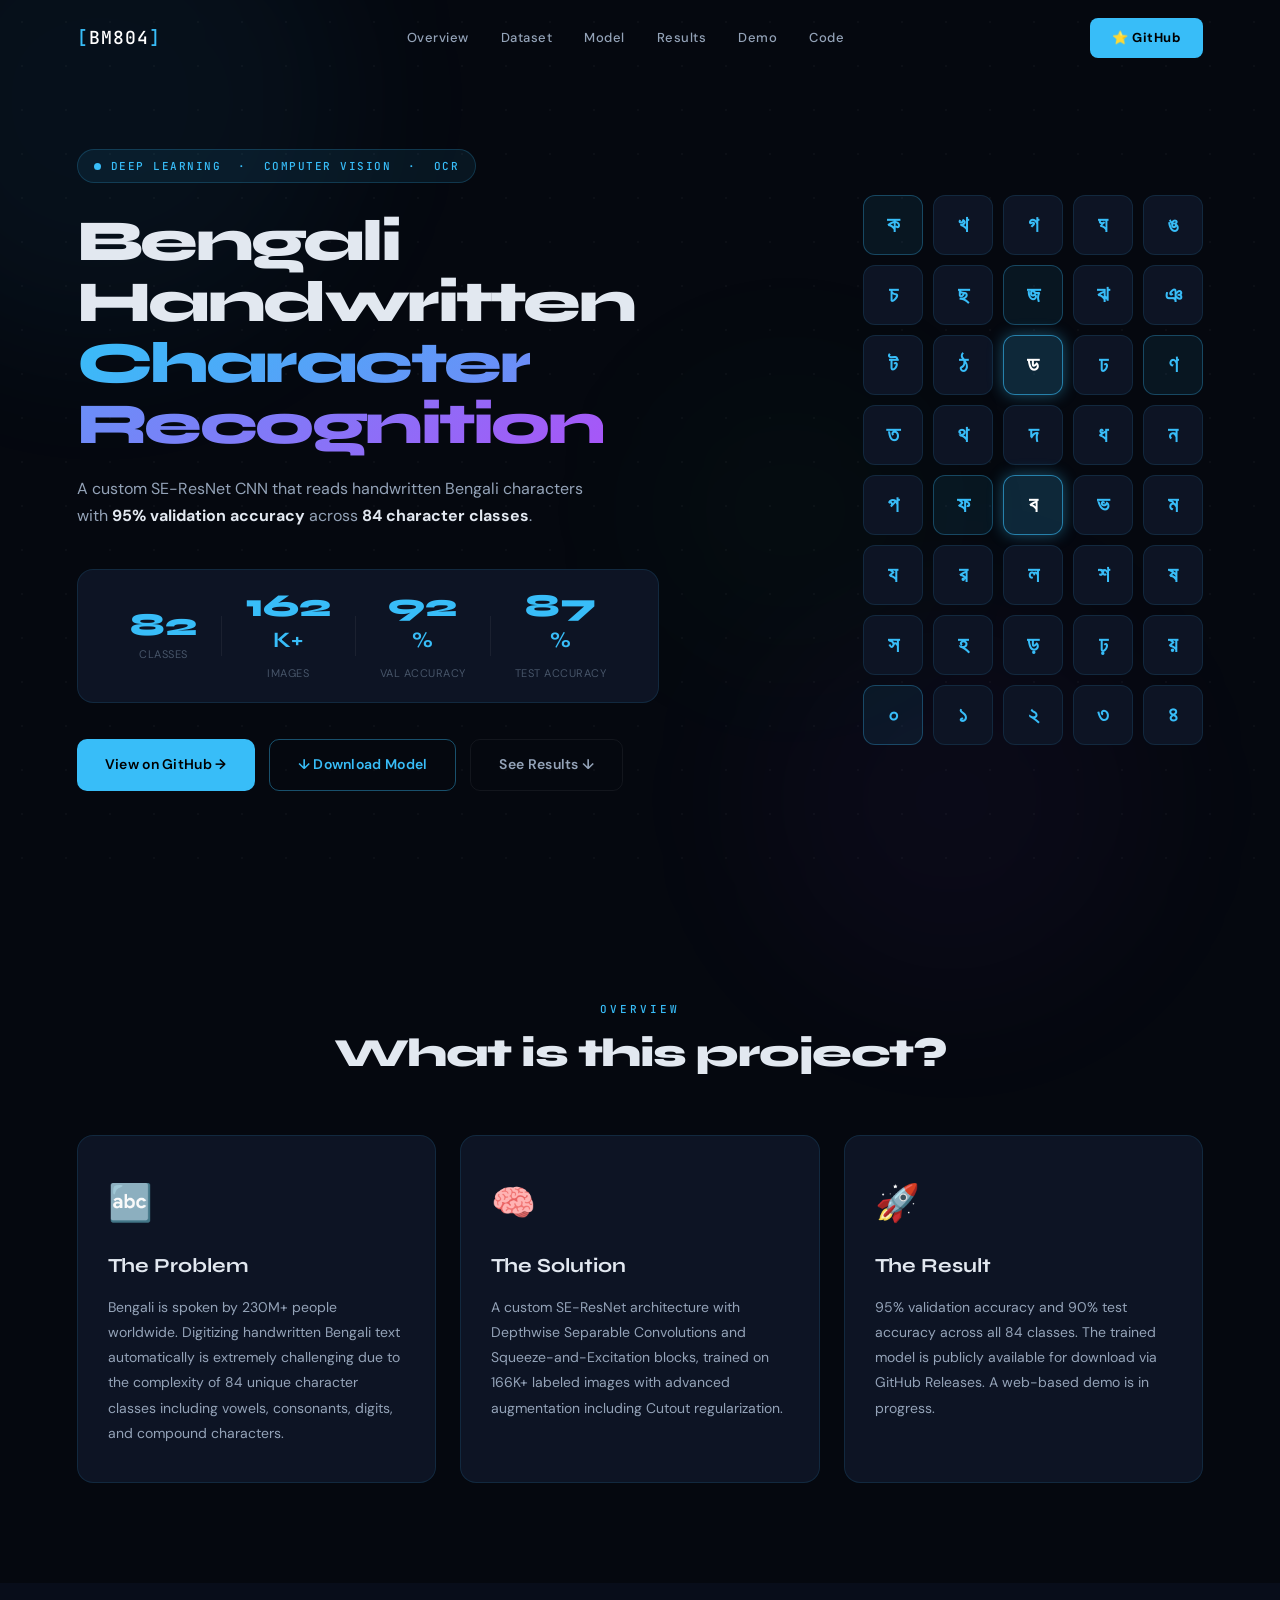
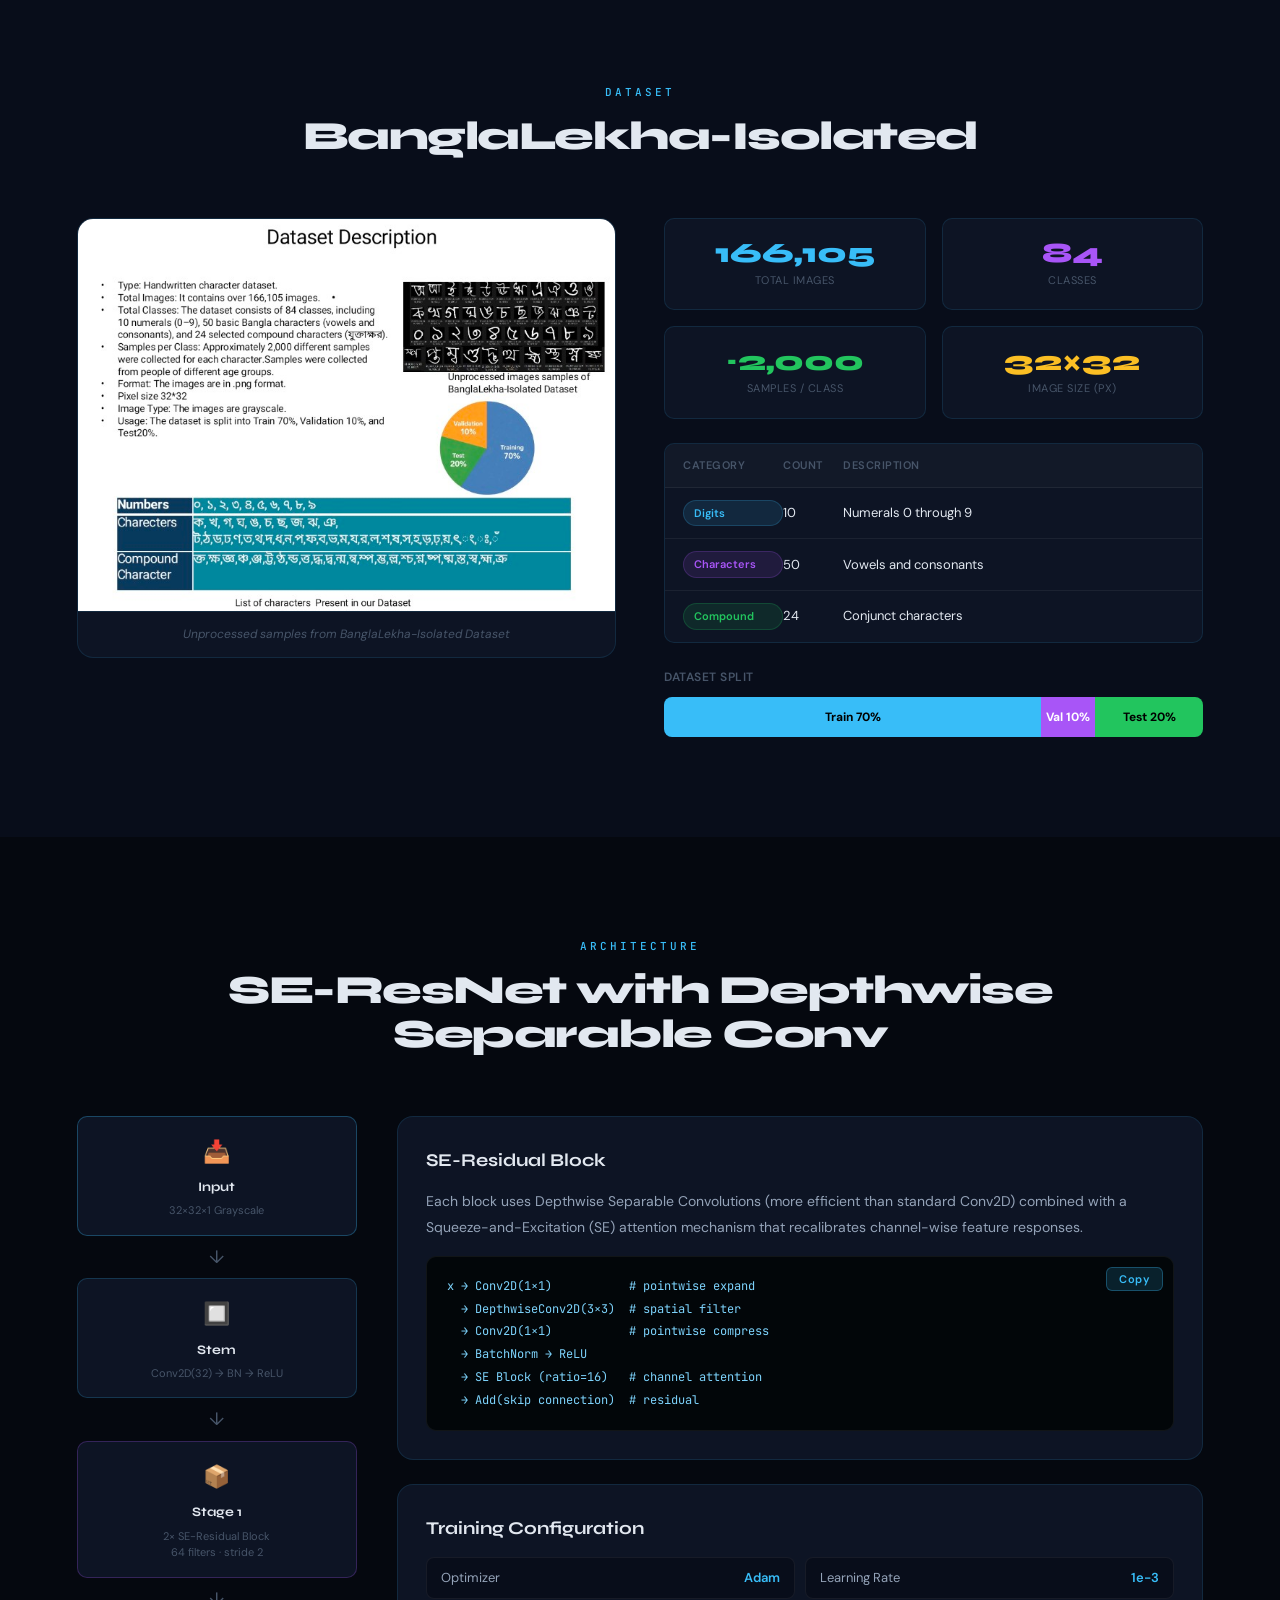
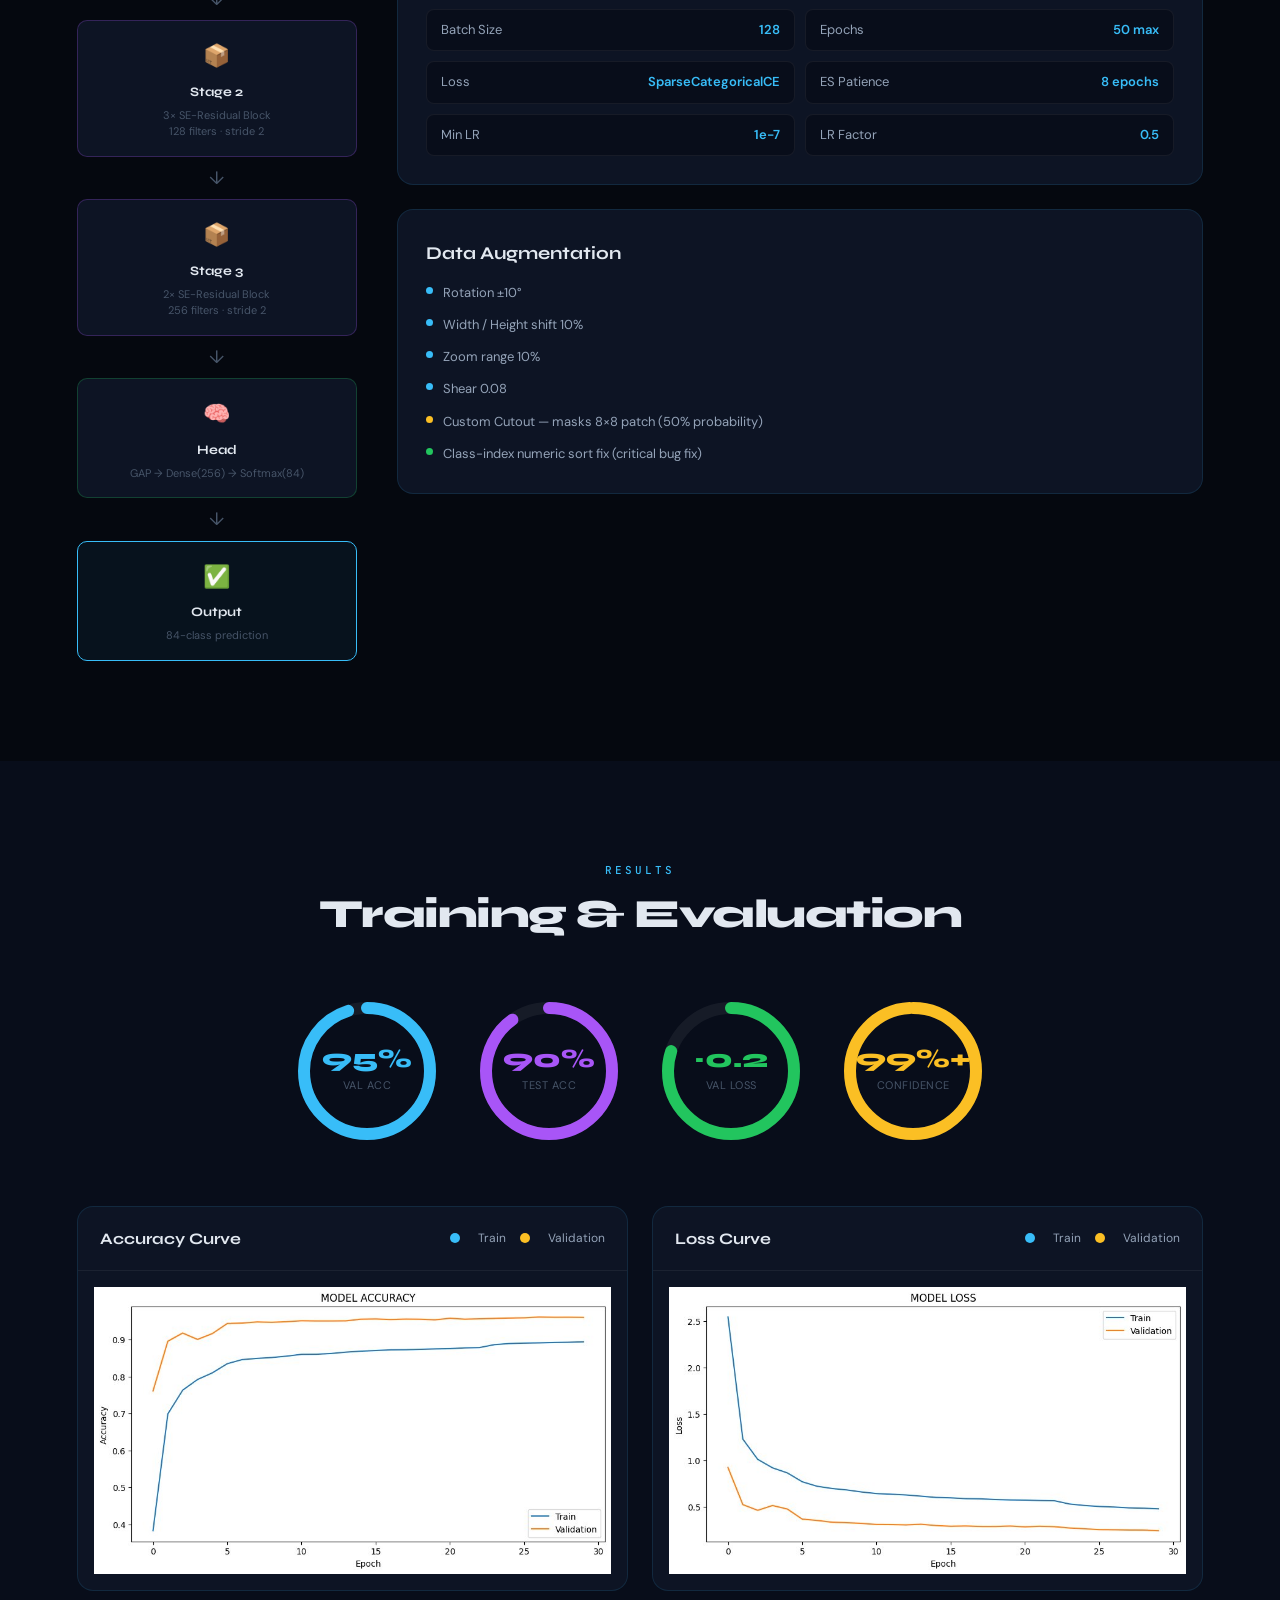
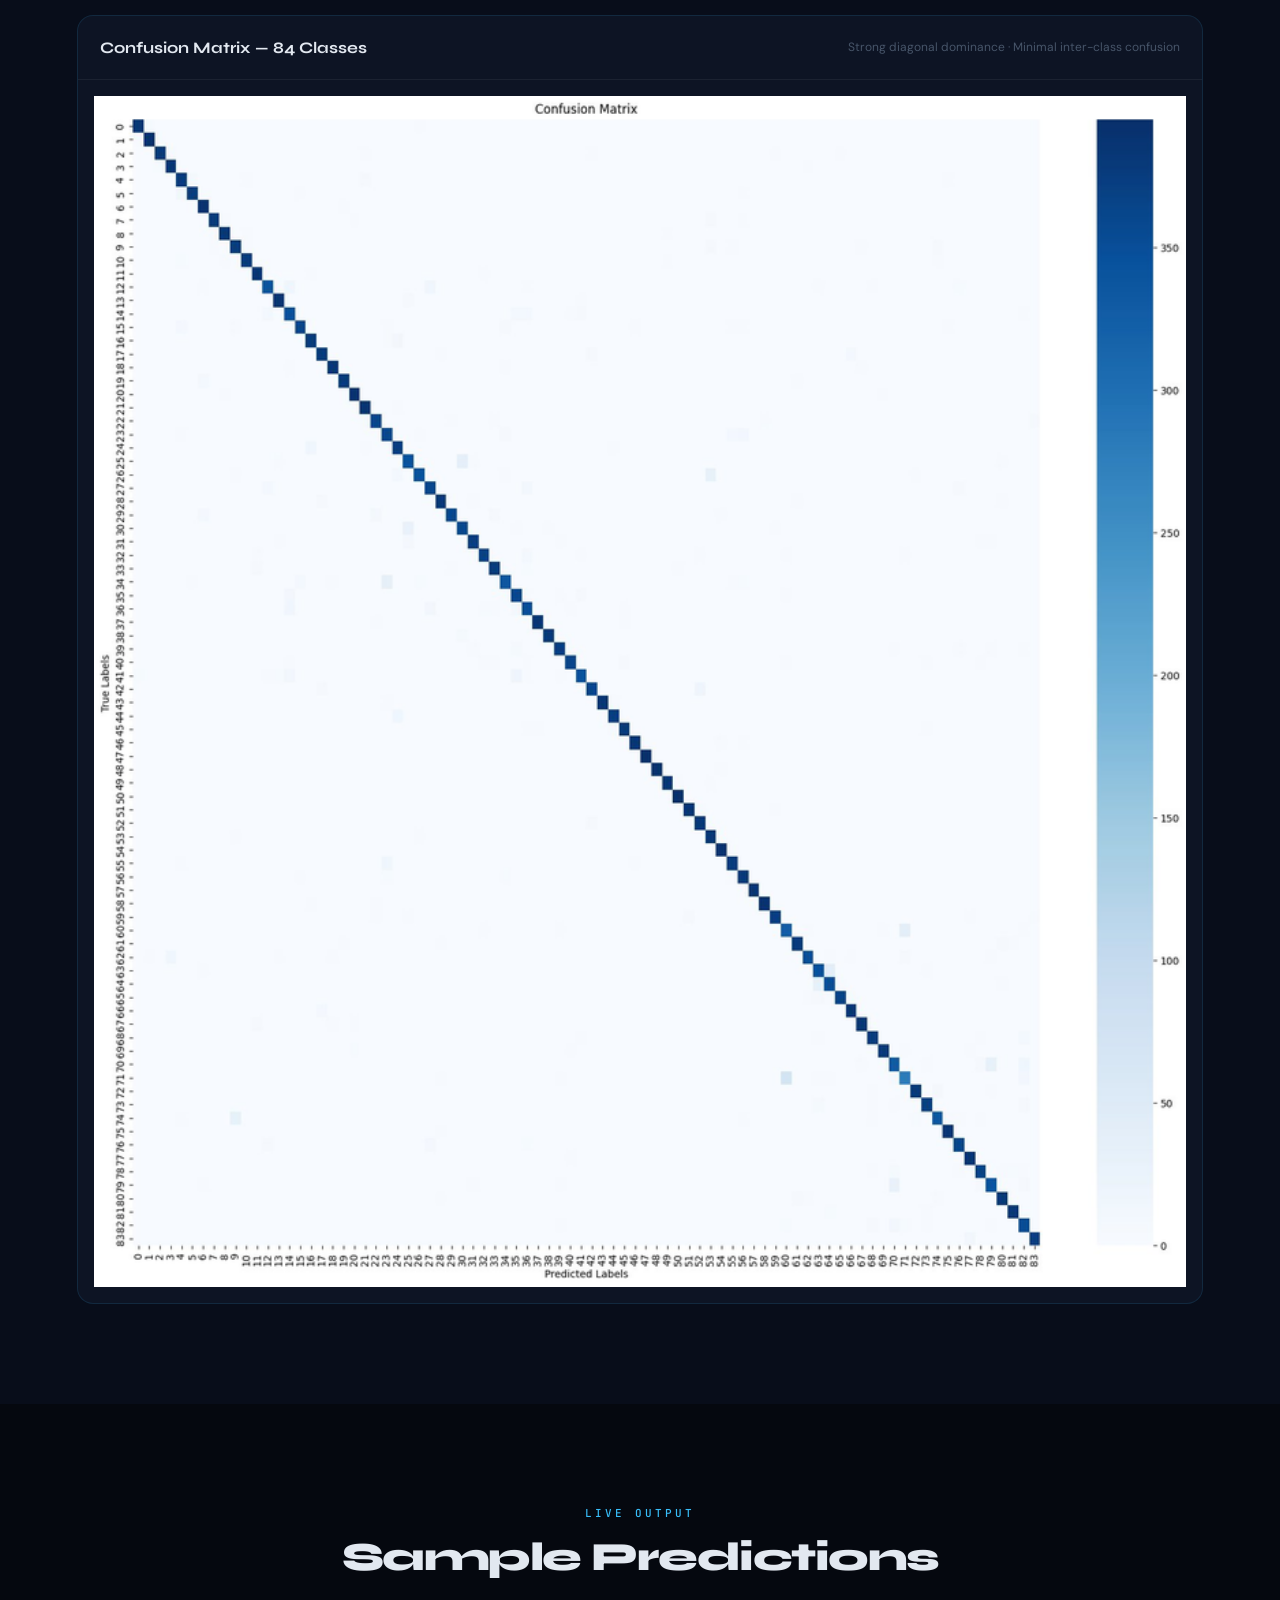
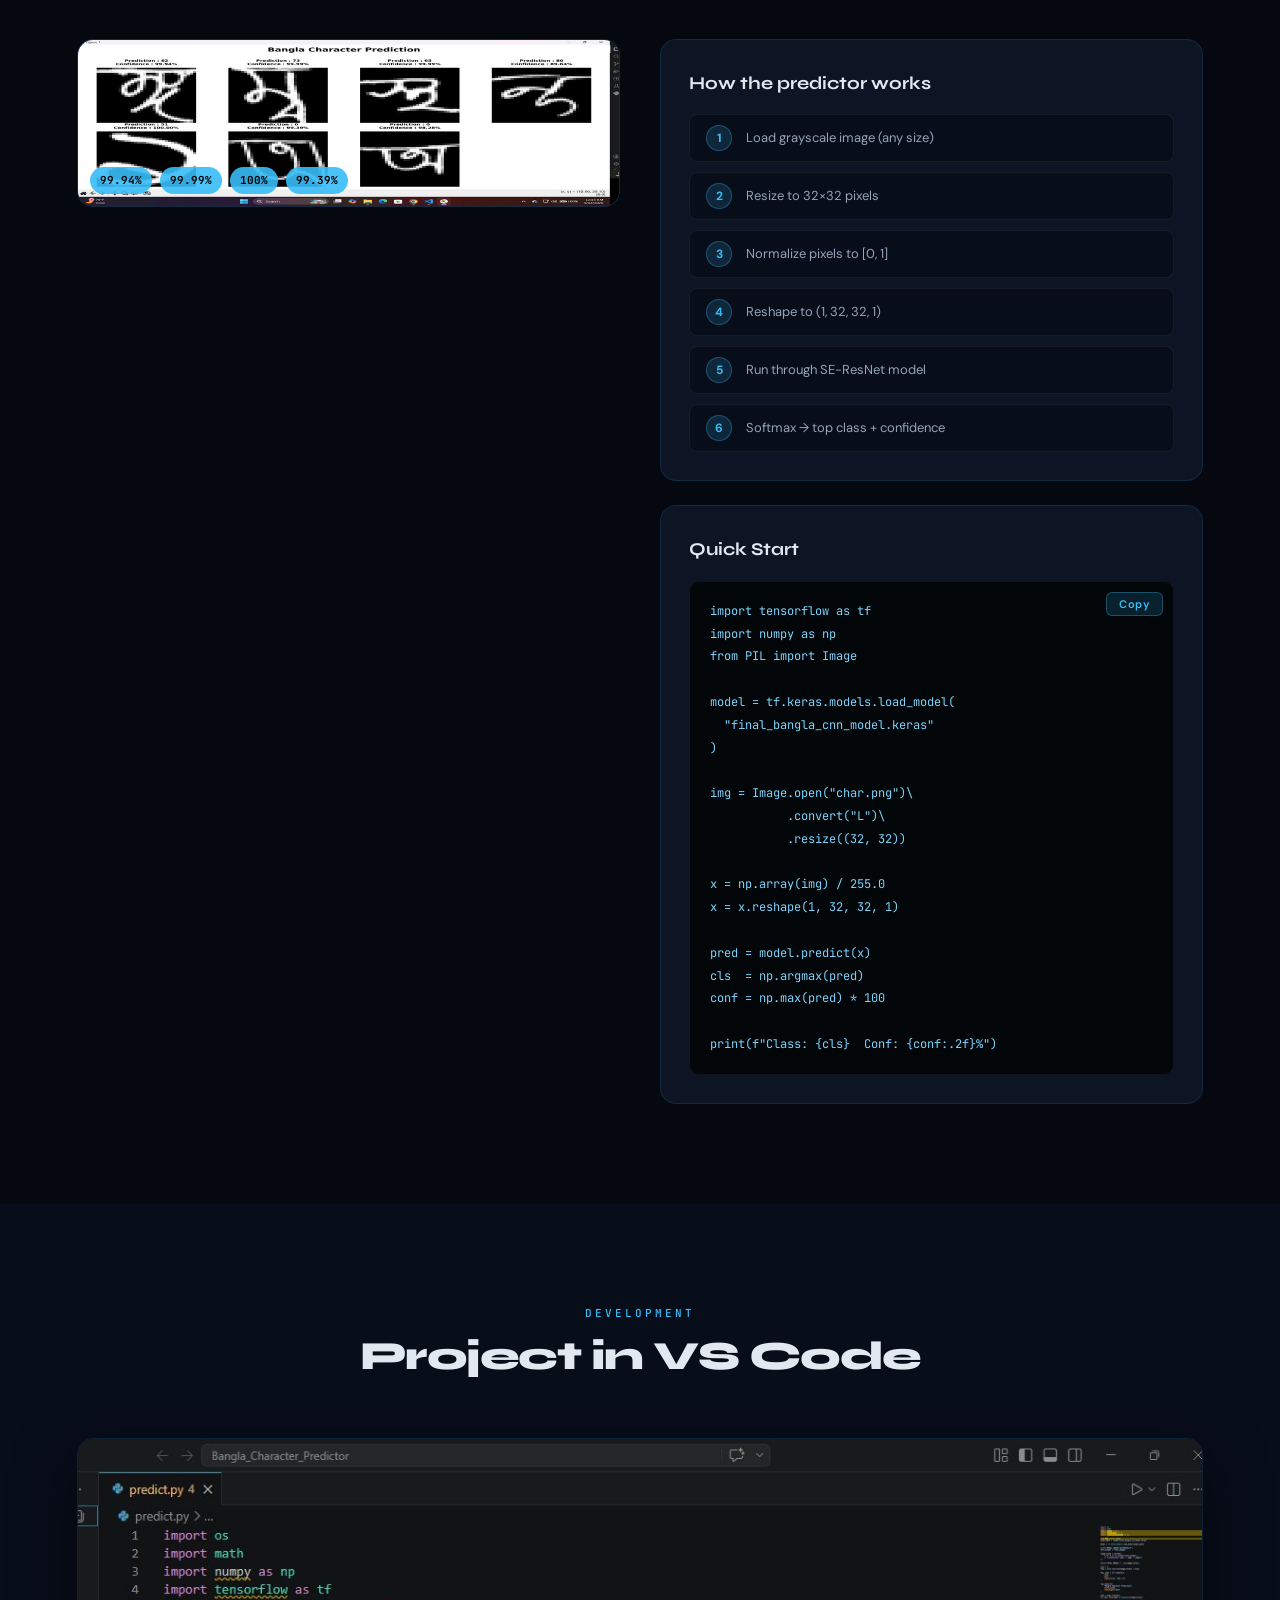
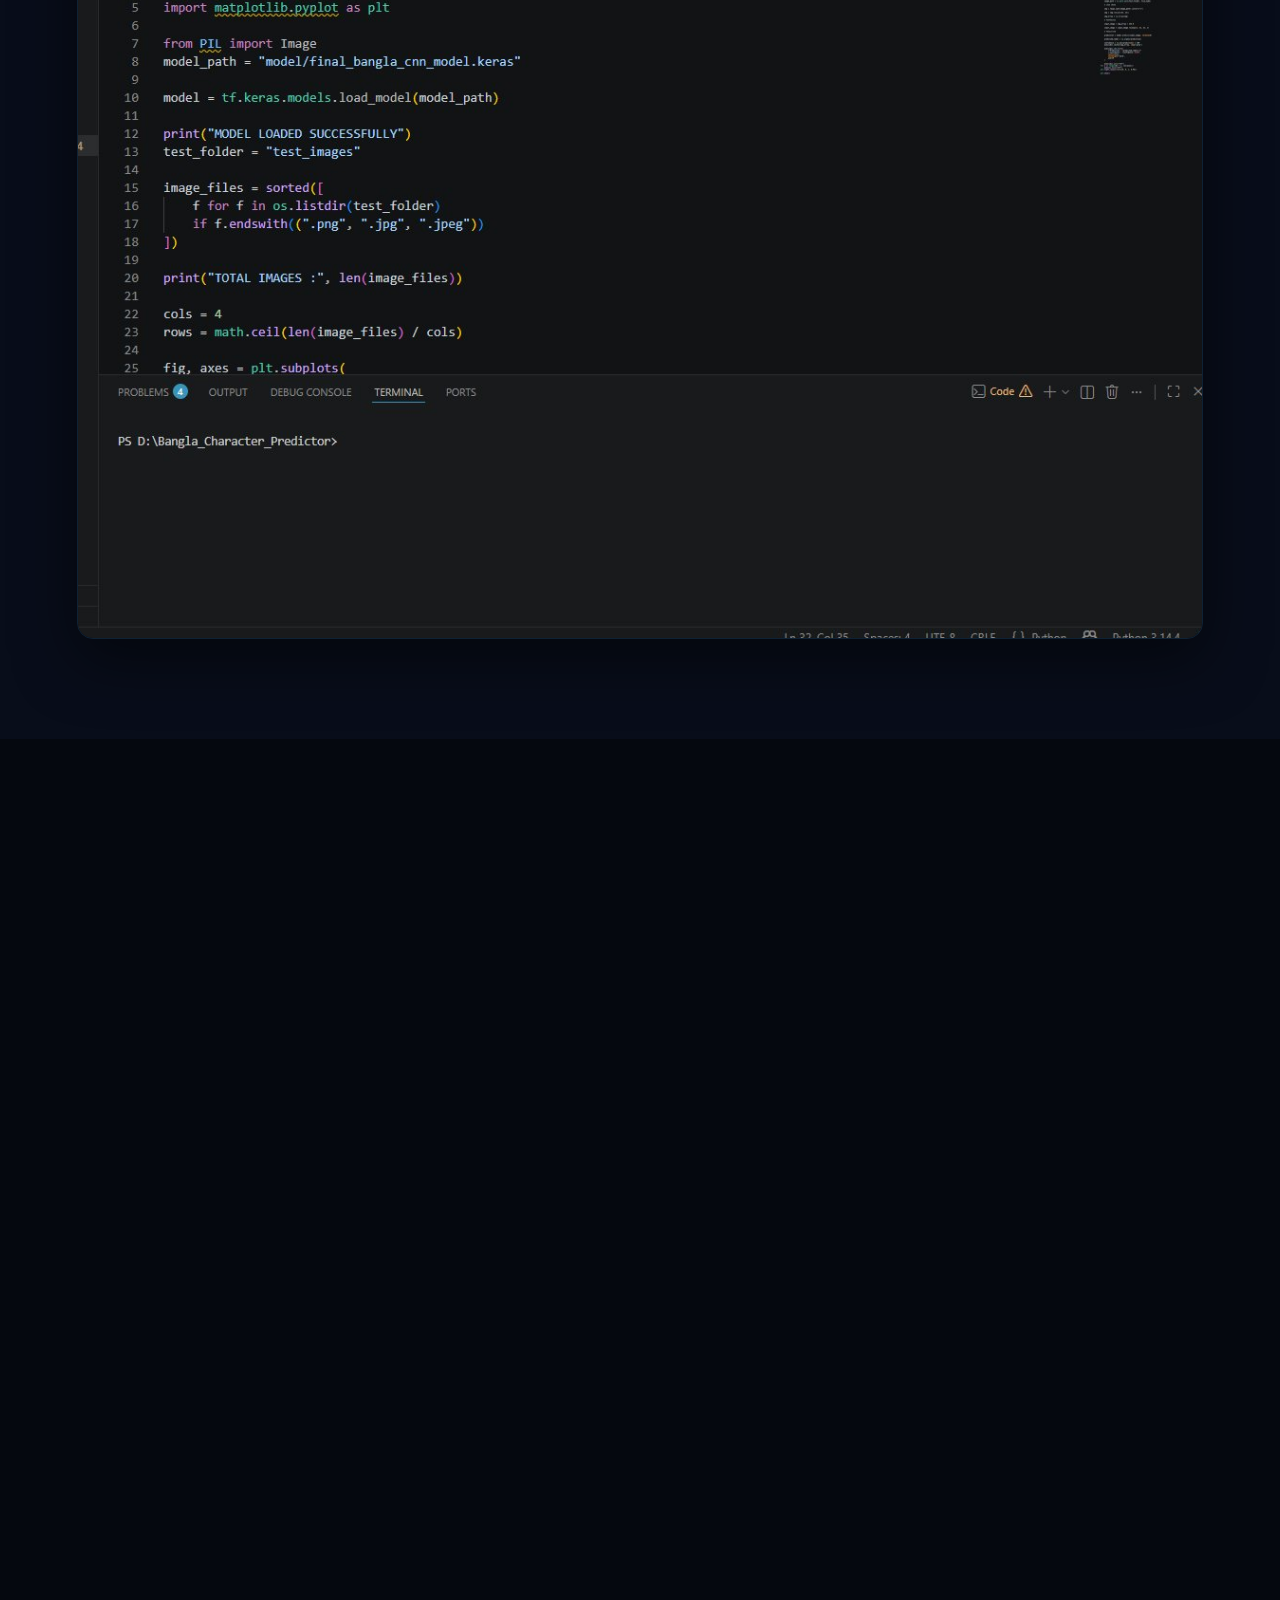
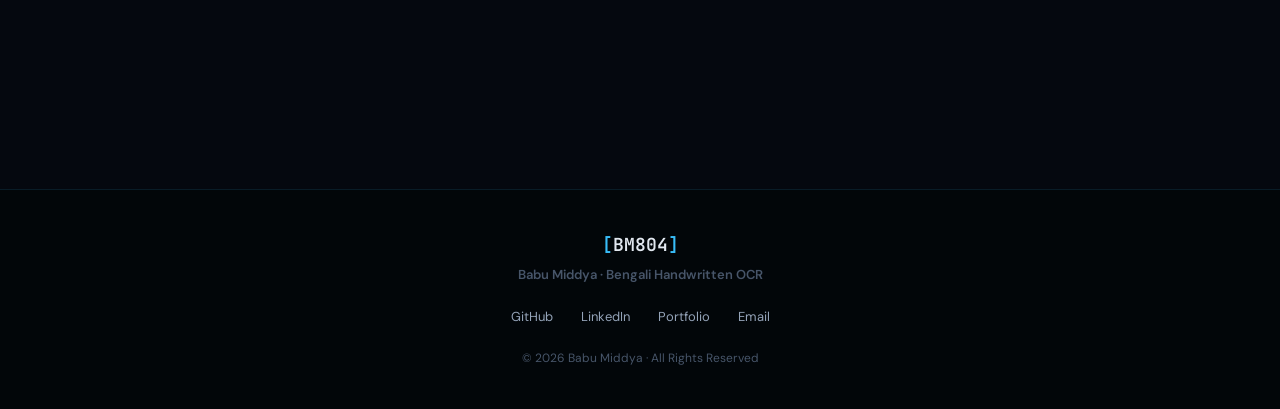
==== bangla_ocr_site/index.html @ 63289750 "Add files via upload" ====
<!DOCTYPE html>
<html lang="en">
<head>
  <meta charset="UTF-8" />
  <meta name="viewport" content="width=device-width, initial-scale=1.0" />
  <title>Bengali Handwritten OCR — CNN | Babu Middya</title>
  <meta name="description" content="Deep learning OCR system for Bengali handwritten characters. 84 classes, 166K+ images, 95% validation accuracy." />
  <link rel="preconnect" href="https://fonts.googleapis.com" />
  <link rel="preconnect" href="https://fonts.gstatic.com" crossorigin />
  <link href="https://fonts.googleapis.com/css2?family=Syne:wght@400;600;700;800&family=DM+Sans:ital,wght@0,300;0,400;0,500;1,400&family=JetBrains+Mono:wght@400;500&display=swap" rel="stylesheet" />
  <link rel="stylesheet" href="style.css" />
</head>
<body>

  <!-- ══════════════════════════════════════════
       NAVBAR
  ══════════════════════════════════════════ -->
  <header id="navbar">
    <div class="nav-inner">
      <a href="#hero" class="nav-logo">
        <span class="logo-bracket">[</span>BM804<span class="logo-bracket">]</span>
      </a>
      <nav class="nav-links">
        <a href="#overview">Overview</a>
        <a href="#dataset">Dataset</a>
        <a href="#architecture">Model</a>
        <a href="#results">Results</a>
        <a href="#demo">Demo</a>
        <a href="#code">Code</a>
      </nav>
      <a href="https://github.com/BM804/Bengali_Handwritten_OCR_CNN" target="_blank" class="nav-cta">
        ⭐ GitHub
      </a>
      <button class="hamburger" id="hamburger" aria-label="menu">&#9776;</button>
    </div>
    <div class="mobile-nav" id="mobileNav">
      <a href="#overview">Overview</a>
      <a href="#dataset">Dataset</a>
      <a href="#architecture">Model</a>
      <a href="#results">Results</a>
      <a href="#demo">Demo</a>
      <a href="#code">Code</a>
    </div>
  </header>

  <!-- ══════════════════════════════════════════
       HERO
  ══════════════════════════════════════════ -->
  <section id="hero">
    <div class="hero-bg">
      <div class="hero-grid"></div>
      <div class="hero-blob blob-1"></div>
      <div class="hero-blob blob-2"></div>
      <div class="hero-blob blob-3"></div>
    </div>

    <div class="hero-content">
      <div class="hero-badge">
        <span class="badge-dot"></span>
        Deep Learning &nbsp;·&nbsp; Computer Vision &nbsp;·&nbsp; OCR
      </div>

      <h1 class="hero-title">
        Bengali Handwritten<br/>
        <span class="gradient-text">Character Recognition</span>
      </h1>

      <p class="hero-sub">
        A custom SE-ResNet CNN that reads handwritten Bengali characters<br/>
        with <strong>95% validation accuracy</strong> across <strong>84 character classes</strong>.
      </p>

      <div class="hero-stats">
        <div class="hstat">
          <span class="hstat-num" data-target="84">0</span>
          <span class="hstat-label">Classes</span>
        </div>
        <div class="hstat-divider"></div>
        <div class="hstat">
          <span class="hstat-num" data-target="166">0</span><span class="hstat-suffix">K+</span>
          <span class="hstat-label">Images</span>
        </div>
        <div class="hstat-divider"></div>
        <div class="hstat">
          <span class="hstat-num" data-target="95">0</span><span class="hstat-suffix">%</span>
          <span class="hstat-label">Val Accuracy</span>
        </div>
        <div class="hstat-divider"></div>
        <div class="hstat">
          <span class="hstat-num" data-target="90">0</span><span class="hstat-suffix">%</span>
          <span class="hstat-label">Test Accuracy</span>
        </div>
      </div>

      <div class="hero-btns">
        <a href="https://github.com/BM804/Bengali_Handwritten_OCR_CNN" target="_blank" class="btn btn-primary">
          View on GitHub →
        </a>
        <a href="https://github.com/BM804/Bengali_Handwritten_OCR_CNN/releases/tag/v1.0" target="_blank" class="btn btn-outline">
          ↓ Download Model
        </a>
        <a href="#results" class="btn btn-ghost">See Results ↓</a>
      </div>
    </div>

    <div class="hero-visual">
      <div class="char-grid" id="charGrid"></div>
    </div>
  </section>

  <!-- ══════════════════════════════════════════
       OVERVIEW STRIP
  ══════════════════════════════════════════ -->
  <section id="overview" class="section">
    <div class="container">
      <div class="section-header reveal">
        <p class="section-tag">Overview</p>
        <h2 class="section-title">What is this project?</h2>
      </div>

      <div class="overview-grid">
        <div class="overview-card reveal">
          <div class="ov-icon">🔤</div>
          <h3>The Problem</h3>
          <p>Bengali is spoken by 230M+ people worldwide. Digitizing handwritten Bengali text automatically is extremely challenging due to the complexity of 84 unique character classes including vowels, consonants, digits, and compound characters.</p>
        </div>
        <div class="overview-card reveal">
          <div class="ov-icon">🧠</div>
          <h3>The Solution</h3>
          <p>A custom SE-ResNet architecture with Depthwise Separable Convolutions and Squeeze-and-Excitation blocks, trained on 166K+ labeled images with advanced augmentation including Cutout regularization.</p>
        </div>
        <div class="overview-card reveal">
          <div class="ov-icon">🚀</div>
          <h3>The Result</h3>
          <p>95% validation accuracy and 90% test accuracy across all 84 classes. The trained model is publicly available for download via GitHub Releases. A web-based demo is in progress.</p>
        </div>
      </div>
    </div>
  </section>

  <!-- ══════════════════════════════════════════
       DATASET
  ══════════════════════════════════════════ -->
  <section id="dataset" class="section section-dark">
    <div class="container">
      <div class="section-header reveal">
        <p class="section-tag">Dataset</p>
        <h2 class="section-title">BanglaLekha-Isolated</h2>
      </div>

      <div class="dataset-layout">
        <div class="dataset-img-col reveal">
          <div class="img-card">
            <img src="assets/dataset.png" alt="BanglaLekha dataset samples" loading="lazy" />
            <div class="img-caption">Unprocessed samples from BanglaLekha-Isolated Dataset</div>
          </div>
        </div>

        <div class="dataset-info-col">
          <div class="stat-cards-grid">
            <div class="stat-card reveal">
              <span class="stat-num teal">166,105</span>
              <span class="stat-lbl">Total Images</span>
            </div>
            <div class="stat-card reveal">
              <span class="stat-num purple">84</span>
              <span class="stat-lbl">Classes</span>
            </div>
            <div class="stat-card reveal">
              <span class="stat-num green">~2,000</span>
              <span class="stat-lbl">Samples / Class</span>
            </div>
            <div class="stat-card reveal">
              <span class="stat-num gold">32×32</span>
              <span class="stat-lbl">Image Size (px)</span>
            </div>
          </div>

          <div class="class-table reveal">
            <div class="class-row header">
              <span>Category</span>
              <span>Count</span>
              <span>Description</span>
            </div>
            <div class="class-row">
              <span class="pill pill-teal">Digits</span>
              <span>10</span>
              <span>Numerals 0 through 9</span>
            </div>
            <div class="class-row">
              <span class="pill pill-purple">Characters</span>
              <span>50</span>
              <span>Vowels and consonants</span>
            </div>
            <div class="class-row">
              <span class="pill pill-green">Compound</span>
              <span>24</span>
              <span>Conjunct characters</span>
            </div>
          </div>

          <div class="split-bar-wrap reveal">
            <p class="split-title">Dataset Split</p>
            <div class="split-bar">
              <div class="split-seg seg-train" style="width:70%">Train 70%</div>
              <div class="split-seg seg-val"   style="width:10%">Val 10%</div>
              <div class="split-seg seg-test"  style="width:20%">Test 20%</div>
            </div>
          </div>
        </div>
      </div>
    </div>
  </section>

  <!-- ══════════════════════════════════════════
       ARCHITECTURE
  ══════════════════════════════════════════ -->
  <section id="architecture" class="section">
    <div class="container">
      <div class="section-header reveal">
        <p class="section-tag">Architecture</p>
        <h2 class="section-title">SE-ResNet with Depthwise Separable Conv</h2>
      </div>

      <div class="arch-layout">
        <!-- Pipeline -->
        <div class="pipeline reveal">
          <div class="pipe-block pipe-input">
            <div class="pipe-icon">📥</div>
            <div class="pipe-label">Input</div>
            <div class="pipe-sub">32×32×1 Grayscale</div>
          </div>
          <div class="pipe-arrow">↓</div>
          <div class="pipe-block pipe-stem">
            <div class="pipe-icon">🔲</div>
            <div class="pipe-label">Stem</div>
            <div class="pipe-sub">Conv2D(32) → BN → ReLU</div>
          </div>
          <div class="pipe-arrow">↓</div>
          <div class="pipe-block pipe-stage">
            <div class="pipe-icon">📦</div>
            <div class="pipe-label">Stage 1</div>
            <div class="pipe-sub">2× SE-Residual Block<br/>64 filters · stride 2</div>
          </div>
          <div class="pipe-arrow">↓</div>
          <div class="pipe-block pipe-stage">
            <div class="pipe-icon">📦</div>
            <div class="pipe-label">Stage 2</div>
            <div class="pipe-sub">3× SE-Residual Block<br/>128 filters · stride 2</div>
          </div>
          <div class="pipe-arrow">↓</div>
          <div class="pipe-block pipe-stage">
            <div class="pipe-icon">📦</div>
            <div class="pipe-label">Stage 3</div>
            <div class="pipe-sub">2× SE-Residual Block<br/>256 filters · stride 2</div>
          </div>
          <div class="pipe-arrow">↓</div>
          <div class="pipe-block pipe-head">
            <div class="pipe-icon">🧠</div>
            <div class="pipe-label">Head</div>
            <div class="pipe-sub">GAP → Dense(256) → Softmax(84)</div>
          </div>
          <div class="pipe-arrow">↓</div>
          <div class="pipe-block pipe-output">
            <div class="pipe-icon">✅</div>
            <div class="pipe-label">Output</div>
            <div class="pipe-sub">84-class prediction</div>
          </div>
        </div>

        <!-- Block Detail + Params -->
        <div class="arch-detail">
          <div class="detail-card reveal">
            <h3>SE-Residual Block</h3>
            <p>Each block uses Depthwise Separable Convolutions (more efficient than standard Conv2D) combined with a Squeeze-and-Excitation (SE) attention mechanism that recalibrates channel-wise feature responses.</p>
            <div class="code-block">
<pre>
x → Conv2D(1×1)           # pointwise expand
  → DepthwiseConv2D(3×3)  # spatial filter
  → Conv2D(1×1)           # pointwise compress
  → BatchNorm → ReLU
  → SE Block (ratio=16)   # channel attention
  → Add(skip connection)  # residual
</pre>
            </div>
          </div>

          <div class="detail-card reveal">
            <h3>Training Configuration</h3>
            <div class="param-grid">
              <div class="param"><span>Optimizer</span><strong>Adam</strong></div>
              <div class="param"><span>Learning Rate</span><strong>1e-3</strong></div>
              <div class="param"><span>Batch Size</span><strong>128</strong></div>
              <div class="param"><span>Epochs</span><strong>50 max</strong></div>
              <div class="param"><span>Loss</span><strong>SparseCategoricalCE</strong></div>
              <div class="param"><span>ES Patience</span><strong>8 epochs</strong></div>
              <div class="param"><span>Min LR</span><strong>1e-7</strong></div>
              <div class="param"><span>LR Factor</span><strong>0.5</strong></div>
            </div>
          </div>

          <div class="detail-card reveal">
            <h3>Data Augmentation</h3>
            <div class="aug-list">
              <div class="aug-item"><span class="aug-dot"></span>Rotation ±10°</div>
              <div class="aug-item"><span class="aug-dot"></span>Width / Height shift 10%</div>
              <div class="aug-item"><span class="aug-dot"></span>Zoom range 10%</div>
              <div class="aug-item"><span class="aug-dot"></span>Shear 0.08</div>
              <div class="aug-item"><span class="aug-dot aug-gold"></span>Custom Cutout — masks 8×8 patch (50% probability)</div>
              <div class="aug-item"><span class="aug-dot aug-green"></span>Class-index numeric sort fix (critical bug fix)</div>
            </div>
          </div>
        </div>
      </div>
    </div>
  </section>

  <!-- ══════════════════════════════════════════
       RESULTS
  ══════════════════════════════════════════ -->
  <section id="results" class="section section-dark">
    <div class="container">
      <div class="section-header reveal">
        <p class="section-tag">Results</p>
        <h2 class="section-title">Training & Evaluation</h2>
      </div>

      <!-- Metric Cards -->
      <div class="metric-row">
        <div class="metric-card reveal">
          <div class="metric-ring" style="--pct:95; --color:#38bdf8;">
            <svg viewBox="0 0 100 100">
              <circle cx="50" cy="50" r="42" class="ring-bg"/>
              <circle cx="50" cy="50" r="42" class="ring-fill" id="ring1"/>
            </svg>
            <div class="metric-inner"><span class="metric-val">95%</span><span class="metric-lbl">Val Acc</span></div>
          </div>
        </div>
        <div class="metric-card reveal">
          <div class="metric-ring" style="--pct:90; --color:#a855f7;">
            <svg viewBox="0 0 100 100">
              <circle cx="50" cy="50" r="42" class="ring-bg"/>
              <circle cx="50" cy="50" r="42" class="ring-fill" id="ring2"/>
            </svg>
            <div class="metric-inner"><span class="metric-val">90%</span><span class="metric-lbl">Test Acc</span></div>
          </div>
        </div>
        <div class="metric-card reveal">
          <div class="metric-ring" style="--pct:80; --color:#22c55e;">
            <svg viewBox="0 0 100 100">
              <circle cx="50" cy="50" r="42" class="ring-bg"/>
              <circle cx="50" cy="50" r="42" class="ring-fill" id="ring3"/>
            </svg>
            <div class="metric-inner"><span class="metric-val">~0.2</span><span class="metric-lbl">Val Loss</span></div>
          </div>
        </div>
        <div class="metric-card reveal">
          <div class="metric-ring" style="--pct:99; --color:#fbbf24;">
            <svg viewBox="0 0 100 100">
              <circle cx="50" cy="50" r="42" class="ring-bg"/>
              <circle cx="50" cy="50" r="42" class="ring-fill" id="ring4"/>
            </svg>
            <div class="metric-inner"><span class="metric-val">99%+</span><span class="metric-lbl">Confidence</span></div>
          </div>
        </div>
      </div>

      <!-- Graphs -->
      <div class="graphs-grid">
        <div class="graph-card reveal">
          <div class="graph-header">
            <h3>Accuracy Curve</h3>
            <div class="graph-legend">
              <span class="legend-dot teal-bg"></span>Train
              <span class="legend-dot gold-bg"></span>Validation
            </div>
          </div>
          <img src="assets/accuracy.png" alt="Model Accuracy Curve" loading="lazy" />
        </div>

        <div class="graph-card reveal">
          <div class="graph-header">
            <h3>Loss Curve</h3>
            <div class="graph-legend">
              <span class="legend-dot teal-bg"></span>Train
              <span class="legend-dot gold-bg"></span>Validation
            </div>
          </div>
          <img src="assets/loss.png" alt="Model Loss Curve" loading="lazy" />
        </div>

        <div class="graph-card graph-full reveal">
          <div class="graph-header">
            <h3>Confusion Matrix — 84 Classes</h3>
            <span class="graph-note">Strong diagonal dominance · Minimal inter-class confusion</span>
          </div>
          <img src="assets/confusion.png" alt="Confusion Matrix" loading="lazy" />
        </div>
      </div>
    </div>
  </section>

  <!-- ══════════════════════════════════════════
       DEMO / PREDICTIONS
  ══════════════════════════════════════════ -->
  <section id="demo" class="section">
    <div class="container">
      <div class="section-header reveal">
        <p class="section-tag">Live Output</p>
        <h2 class="section-title">Sample Predictions</h2>
      </div>

      <div class="demo-layout">
        <div class="demo-img reveal">
          <img src="assets/prediction.png" alt="Bengali character predictions" loading="lazy" />
          <div class="demo-overlay">
            <div class="conf-badge">99.94%</div>
            <div class="conf-badge">99.99%</div>
            <div class="conf-badge">100%</div>
            <div class="conf-badge">99.39%</div>
          </div>
        </div>

        <div class="demo-info">
          <div class="demo-card reveal">
            <h3>How the predictor works</h3>
            <ol class="demo-steps">
              <li><span>1</span>Load grayscale image (any size)</li>
              <li><span>2</span>Resize to 32×32 pixels</li>
              <li><span>3</span>Normalize pixels to [0, 1]</li>
              <li><span>4</span>Reshape to (1, 32, 32, 1)</li>
              <li><span>5</span>Run through SE-ResNet model</li>
              <li><span>6</span>Softmax → top class + confidence</li>
            </ol>
          </div>

          <div class="demo-card reveal">
            <h3>Quick Start</h3>
            <div class="code-block">
<pre>
import tensorflow as tf
import numpy as np
from PIL import Image

model = tf.keras.models.load_model(
  "final_bangla_cnn_model.keras"
)

img = Image.open("char.png")\
           .convert("L")\
           .resize((32, 32))

x = np.array(img) / 255.0
x = x.reshape(1, 32, 32, 1)

pred = model.predict(x)
cls  = np.argmax(pred)
conf = np.max(pred) * 100

print(f"Class: {cls}  Conf: {conf:.2f}%")
</pre>
            </div>
          </div>
        </div>
      </div>
    </div>
  </section>

  <!-- ══════════════════════════════════════════
       VS CODE SCREENSHOT
  ══════════════════════════════════════════ -->
  <section class="section section-dark">
    <div class="container">
      <div class="section-header reveal">
        <p class="section-tag">Development</p>
        <h2 class="section-title">Project in VS Code</h2>
      </div>
      <div class="vscode-wrap reveal">
        <img src="assets/vscode.png" alt="Project in VS Code" loading="lazy" />
      </div>
    </div>
  </section>

  <!-- ══════════════════════════════════════════
       CODE / TECH STACK
  ══════════════════════════════════════════ -->
  <section id="code" class="section">
    <div class="container">
      <div class="section-header reveal">
        <p class="section-tag">Tech Stack</p>
        <h2 class="section-title">Built With</h2>
      </div>

      <div class="tech-grid">
        <div class="tech-card reveal"><div class="tech-icon">🐍</div><h4>Python 3</h4><p>Core language</p></div>
        <div class="tech-card reveal"><div class="tech-icon">🔶</div><h4>TensorFlow</h4><p>Deep learning framework</p></div>
        <div class="tech-card reveal"><div class="tech-icon">🧠</div><h4>Keras</h4><p>Model API (Functional)</p></div>
        <div class="tech-card reveal"><div class="tech-icon">🔢</div><h4>NumPy</h4><p>Array operations</p></div>
        <div class="tech-card reveal"><div class="tech-icon">📊</div><h4>Matplotlib</h4><p>Training visualization</p></div>
        <div class="tech-card reveal"><div class="tech-icon">🎨</div><h4>Seaborn</h4><p>Confusion matrix plot</p></div>
        <div class="tech-card reveal"><div class="tech-icon">🖼️</div><h4>Pillow</h4><p>Image preprocessing</p></div>
        <div class="tech-card reveal"><div class="tech-icon">⚡</div><h4>Kaggle GPU</h4><p>T4 x2 training</p></div>
      </div>

      <div class="cta-box reveal">
        <h3>Explore the full project</h3>
        <p>Source code, trained model, and notebook all publicly available</p>
        <div class="cta-btns">
          <a href="https://github.com/BM804/Bengali_Handwritten_OCR_CNN" target="_blank" class="btn btn-primary">⭐ View on GitHub</a>
          <a href="https://github.com/BM804/Bengali_Handwritten_OCR_CNN/releases/tag/v1.0" target="_blank" class="btn btn-outline">↓ Download Model v1.0</a>
        </div>
      </div>
    </div>
  </section>

  <!-- ══════════════════════════════════════════
       FOOTER
  ══════════════════════════════════════════ -->
  <footer>
    <div class="footer-inner">
      <div class="footer-brand">
        <span class="logo-bracket">[</span>BM804<span class="logo-bracket">]</span>
        <p>Babu Middya · Bengali Handwritten OCR</p>
      </div>
      <div class="footer-links">
        <a href="https://github.com/BM804" target="_blank">GitHub</a>
        <a href="https://linkedin.com/in/babu-middya-965400366" target="_blank">LinkedIn</a>
        <a href="https://babumiddya.netlify.app" target="_blank">Portfolio</a>
        <a href="mailto:babumiddya804@gmail.com">Email</a>
      </div>
      <p class="footer-copy">© 2026 Babu Middya · All Rights Reserved</p>
    </div>
  </footer>

  <button id="topBtn" aria-label="Back to top">↑</button>

  <script src="script.js"></script>
</body>
</html>
---- bangla_ocr_site/style.css ----
/* ═══════════════════════════════════════════════
   BENGALI HANDWRITTEN OCR — PROJECT WEBSITE
   style.css
═══════════════════════════════════════════════ */

/* ─── RESET & VARIABLES ─── */
*, *::before, *::after { margin:0; padding:0; box-sizing:border-box; }

:root {
  --bg:        #05080f;
  --bg2:       #080d1a;
  --bg3:       #0a1020;
  --card:      #0d1424;
  --card2:     #101828;
  --border:    rgba(56,189,248,0.12);
  --border2:   rgba(255,255,255,0.06);

  --teal:      #38bdf8;
  --teal-dim:  #0ea5e9;
  --teal-glow: rgba(56,189,248,0.20);
  --purple:    #a855f7;
  --purple-glow: rgba(168,85,247,0.20);
  --green:     #22c55e;
  --gold:      #fbbf24;
  --red:       #f87171;

  --text:      #e2e8f0;
  --text2:     #94a3b8;
  --text3:     #475569;

  --font-head: 'Syne', sans-serif;
  --font-body: 'DM Sans', sans-serif;
  --font-mono: 'JetBrains Mono', monospace;

  --radius:    16px;
  --radius-sm: 10px;
  --shadow:    0 20px 60px rgba(0,0,0,0.5);
}

html { scroll-behavior: smooth; }

body {
  background: var(--bg);
  color: var(--text);
  font-family: var(--font-body);
  font-size: 15px;
  line-height: 1.7;
  overflow-x: hidden;
}

img { display: block; max-width: 100%; }
a   { color: inherit; text-decoration: none; }

/* ─── SCROLLBAR ─── */
::-webkit-scrollbar              { width: 6px; }
::-webkit-scrollbar-track        { background: var(--bg2); }
::-webkit-scrollbar-thumb        { background: var(--teal-dim); border-radius: 6px; }

/* ─── SELECTION ─── */
::selection { background: var(--teal-glow); color: #fff; }

/* ═══ NAVBAR ═══════════════════════════════════ */
#navbar {
  position: fixed; top: 0; left: 0; width: 100%;
  z-index: 1000;
  transition: all 0.3s ease;
}

#navbar.scrolled {
  background: rgba(5,8,15,0.85);
  backdrop-filter: blur(20px);
  border-bottom: 1px solid var(--border);
}

.nav-inner {
  display: flex;
  align-items: center;
  justify-content: space-between;
  padding: 18px 6%;
  max-width: 1300px;
  margin: 0 auto;
}

.nav-logo {
  font-family: var(--font-mono);
  font-size: 18px; font-weight: 500;
  letter-spacing: 1px;
  color: #fff;
  transition: color 0.3s;
}
.nav-logo:hover { color: var(--teal); }
.logo-bracket   { color: var(--teal); }

.nav-links { display: flex; gap: 32px; }
.nav-links a {
  font-size: 13px; font-weight: 500;
  letter-spacing: 0.5px;
  color: var(--text2);
  transition: color 0.3s;
  position: relative;
}
.nav-links a::after {
  content: '';
  position: absolute; bottom: -3px; left: 0;
  width: 0; height: 2px;
  background: var(--teal);
  border-radius: 2px;
  transition: width 0.3s;
}
.nav-links a:hover        { color: var(--teal); }
.nav-links a:hover::after { width: 100%; }

.nav-cta {
  padding: 9px 22px;
  border-radius: 8px;
  background: var(--teal);
  color: #000;
  font-size: 13px; font-weight: 700;
  letter-spacing: 0.5px;
  transition: all 0.3s;
}
.nav-cta:hover {
  background: #7dd3fc;
  box-shadow: 0 8px 25px var(--teal-glow);
  transform: translateY(-2px);
}

.hamburger {
  display: none;
  background: none; border: none;
  color: #fff; font-size: 24px;
  cursor: pointer;
}

.mobile-nav {
  display: none;
  flex-direction: column;
  background: rgba(8,13,26,0.97);
  border-bottom: 1px solid var(--border);
  padding: 16px 6%;
}
.mobile-nav.open { display: flex; }
.mobile-nav a {
  padding: 12px 0;
  color: var(--text2);
  border-bottom: 1px solid var(--border2);
  font-size: 14px;
  transition: color 0.3s;
}
.mobile-nav a:hover { color: var(--teal); }

/* ═══ HERO ══════════════════════════════════════ */
#hero {
  min-height: 100vh;
  display: flex;
  align-items: center;
  justify-content: space-between;
  gap: 60px;
  padding: 140px 6% 100px;
  position: relative;
  overflow: hidden;
  max-width: 1300px;
  margin: 0 auto;
}

.hero-bg {
  position: fixed; inset: 0;
  pointer-events: none; z-index: 0;
}
.hero-grid {
  position: absolute; inset: 0;
  background-image: radial-gradient(circle, rgba(255,255,255,0.03) 1px, transparent 1px);
  background-size: 44px 44px;
}
.hero-blob {
  position: absolute;
  border-radius: 50%;
  filter: blur(80px);
  opacity: 0.5;
  animation: blobPulse 8s ease-in-out infinite;
}
.blob-1 { width: 500px; height: 500px; background: rgba(56,189,248,0.10); top: -150px; left: -150px; }
.blob-2 { width: 400px; height: 400px; background: rgba(168,85,247,0.08); bottom: -100px; right: 10%; animation-delay: -3s; }
.blob-3 { width: 300px; height: 300px; background: rgba(34,197,94,0.06); top: 40%; left: 50%; animation-delay: -5s; }

@keyframes blobPulse {
  0%, 100% { transform: scale(1); }
  50%       { transform: scale(1.15); }
}

.hero-content {
  flex: 1; max-width: 640px;
  position: relative; z-index: 2;
}

.hero-badge {
  display: inline-flex; align-items: center; gap: 10px;
  font-family: var(--font-mono);
  font-size: 11px; font-weight: 500;
  letter-spacing: 1.5px; text-transform: uppercase;
  color: var(--teal);
  background: rgba(56,189,248,0.08);
  border: 1px solid rgba(56,189,248,0.2);
  padding: 7px 16px; border-radius: 30px;
  margin-bottom: 28px;
}
.badge-dot {
  width: 7px; height: 7px;
  border-radius: 50%;
  background: var(--teal);
  animation: dotPulse 1.5s ease-in-out infinite;
}
@keyframes dotPulse {
  0%,100% { opacity: 1; box-shadow: 0 0 0 0 var(--teal-glow); }
  50%      { opacity: 0.6; box-shadow: 0 0 0 6px transparent; }
}

.hero-title {
  font-family: var(--font-head);
  font-size: 58px; font-weight: 800;
  line-height: 1.05;
  letter-spacing: -2.5px;
  margin-bottom: 20px;
}

.gradient-text {
  background: linear-gradient(135deg, var(--teal) 0%, var(--purple) 100%);
  -webkit-background-clip: text;
  -webkit-text-fill-color: transparent;
  background-clip: text;
}

.hero-sub {
  font-size: 16px; line-height: 1.7;
  color: var(--text2);
  margin-bottom: 40px;
}
.hero-sub strong { color: var(--text); }

/* Hero Stats */
.hero-stats {
  display: flex; align-items: center; gap: 0;
  background: var(--card);
  border: 1px solid var(--border);
  border-radius: var(--radius);
  padding: 20px 28px;
  margin-bottom: 36px;
  width: fit-content;
}
.hstat {
  display: flex; flex-direction: column;
  align-items: center; padding: 0 24px;
}
.hstat-num {
  font-family: var(--font-head);
  font-size: 32px; font-weight: 800;
  color: var(--teal);
  line-height: 1;
}
.hstat-suffix {
  font-family: var(--font-head);
  font-size: 22px; font-weight: 700;
  color: var(--teal);
}
.hstat-label {
  font-size: 11px; color: var(--text3);
  letter-spacing: 0.5px; text-transform: uppercase;
  margin-top: 4px;
}
.hstat-divider {
  width: 1px; height: 40px;
  background: var(--border2);
}

/* Hero Buttons */
.hero-btns { display: flex; gap: 14px; flex-wrap: wrap; }

.btn {
  display: inline-flex; align-items: center;
  padding: 13px 28px;
  border-radius: var(--radius-sm);
  font-family: var(--font-body);
  font-size: 14px; font-weight: 600;
  letter-spacing: 0.3px;
  transition: all 0.3s ease;
  cursor: pointer; border: none;
  white-space: nowrap;
}

.btn-primary {
  background: var(--teal); color: #000;
}
.btn-primary:hover {
  background: #7dd3fc;
  transform: translateY(-3px);
  box-shadow: 0 12px 35px var(--teal-glow);
}

.btn-outline {
  background: transparent;
  color: var(--teal);
  border: 1.5px solid rgba(56,189,248,0.4);
}
.btn-outline:hover {
  background: rgba(56,189,248,0.08);
  border-color: var(--teal);
  transform: translateY(-3px);
  box-shadow: 0 12px 35px var(--teal-glow);
}

.btn-ghost {
  background: transparent;
  color: var(--text2);
  border: 1.5px solid var(--border2);
}
.btn-ghost:hover {
  color: var(--text);
  border-color: var(--text3);
  transform: translateY(-3px);
}

/* Hero Visual — Character Grid */
.hero-visual {
  flex: 0 0 auto;
  position: relative; z-index: 2;
}
.char-grid {
  display: grid;
  grid-template-columns: repeat(5, 60px);
  gap: 10px;
}
.char-cell {
  width: 60px; height: 60px;
  display: flex; align-items: center; justify-content: center;
  background: var(--card);
  border: 1px solid var(--border);
  border-radius: 12px;
  font-size: 22px;
  font-weight: 700;
  color: var(--teal);
  opacity: 0;
  animation: cellFadeIn 0.5s ease forwards;
  transition: all 0.3s;
}
.char-cell:hover {
  background: rgba(56,189,248,0.1);
  border-color: var(--teal);
  transform: scale(1.1);
  box-shadow: 0 8px 20px var(--teal-glow);
}
@keyframes cellFadeIn {
  to { opacity: 1; transform: translateY(0); }
  from { opacity: 0; transform: translateY(10px); }
}

/* ═══ SECTIONS ══════════════════════════════════ */
.section { padding: 100px 6%; }

.section-dark { background: var(--bg2); }

.container {
  max-width: 1200px;
  margin: 0 auto;
}

.section-header {
  text-align: center;
  margin-bottom: 60px;
}

.section-tag {
  font-family: var(--font-mono);
  font-size: 11px; font-weight: 500;
  letter-spacing: 3px; text-transform: uppercase;
  color: var(--teal);
  margin-bottom: 12px;
}

.section-title {
  font-family: var(--font-head);
  font-size: 40px; font-weight: 800;
  letter-spacing: -1.5px;
  line-height: 1.1;
}

/* ═══ OVERVIEW ══════════════════════════════════ */
.overview-grid {
  display: grid;
  grid-template-columns: repeat(3,1fr);
  gap: 24px;
}

.overview-card {
  background: var(--card);
  border: 1px solid var(--border);
  border-radius: var(--radius);
  padding: 36px 30px;
  transition: all 0.4s ease;
}
.overview-card:hover {
  transform: translateY(-8px);
  border-color: rgba(56,189,248,0.3);
  box-shadow: var(--shadow), 0 0 0 1px rgba(56,189,248,0.08);
}
.ov-icon { font-size: 36px; margin-bottom: 16px; }
.overview-card h3 {
  font-family: var(--font-head);
  font-size: 20px; font-weight: 700;
  margin-bottom: 12px;
}
.overview-card p { color: var(--text2); font-size: 14px; line-height: 1.8; }

/* ═══ DATASET ═══════════════════════════════════ */
.dataset-layout {
  display: grid;
  grid-template-columns: 1fr 1fr;
  gap: 48px;
  align-items: start;
}

.img-card {
  border-radius: var(--radius);
  overflow: hidden;
  border: 1px solid var(--border);
  background: var(--card);
}
.img-card img { width: 100%; }
.img-caption {
  padding: 12px 16px;
  font-size: 12px; color: var(--text3);
  text-align: center;
  border-top: 1px solid var(--border);
  font-style: italic;
}

.stat-cards-grid {
  display: grid; grid-template-columns: 1fr 1fr;
  gap: 16px; margin-bottom: 24px;
}
.stat-card {
  background: var(--card);
  border: 1px solid var(--border);
  border-radius: var(--radius-sm);
  padding: 20px;
  display: flex; flex-direction: column;
  align-items: center;
  transition: transform 0.3s;
}
.stat-card:hover { transform: translateY(-4px); }
.stat-num {
  font-family: var(--font-head);
  font-size: 28px; font-weight: 800;
  line-height: 1;
}
.stat-lbl { font-size: 11px; color: var(--text3); margin-top: 4px; text-transform: uppercase; letter-spacing: 0.5px; }

.teal   { color: var(--teal);   }
.purple { color: var(--purple); }
.green  { color: var(--green);  }
.gold   { color: var(--gold);   }

/* Class Table */
.class-table {
  background: var(--card);
  border: 1px solid var(--border);
  border-radius: var(--radius-sm);
  overflow: hidden;
  margin-bottom: 24px;
}
.class-row {
  display: grid; grid-template-columns: 100px 60px 1fr;
  align-items: center;
  padding: 12px 18px;
  border-bottom: 1px solid var(--border2);
  font-size: 13px;
}
.class-row:last-child { border-bottom: none; }
.class-row.header {
  font-size: 11px; font-weight: 600;
  color: var(--text3); text-transform: uppercase;
  letter-spacing: 0.5px;
  background: rgba(255,255,255,0.02);
}
.pill {
  display: inline-block;
  padding: 3px 10px; border-radius: 20px;
  font-size: 11px; font-weight: 600;
}
.pill-teal   { background: rgba(56,189,248,0.12);  color: var(--teal);   border: 1px solid rgba(56,189,248,0.2);  }
.pill-purple { background: rgba(168,85,247,0.12); color: var(--purple); border: 1px solid rgba(168,85,247,0.2); }
.pill-green  { background: rgba(34,197,94,0.12);  color: var(--green);  border: 1px solid rgba(34,197,94,0.2);  }

/* Split Bar */
.split-title { font-size: 12px; color: var(--text3); margin-bottom: 10px; font-weight: 600; text-transform: uppercase; letter-spacing: 0.5px; }
.split-bar { display: flex; border-radius: 8px; overflow: hidden; height: 40px; }
.split-seg {
  display: flex; align-items: center; justify-content: center;
  font-size: 12px; font-weight: 700;
}
.seg-train { background: var(--teal);   color: #000; }
.seg-val   { background: var(--purple); color: #fff; }
.seg-test  { background: var(--green);  color: #000; }

/* ═══ ARCHITECTURE ══════════════════════════════ */
.arch-layout {
  display: grid;
  grid-template-columns: 280px 1fr;
  gap: 40px;
  align-items: start;
}

/* Pipeline */
.pipeline {
  display: flex; flex-direction: column;
  align-items: center;
}

.pipe-block {
  width: 100%;
  background: var(--card);
  border: 1px solid var(--border);
  border-radius: var(--radius-sm);
  padding: 16px 18px;
  text-align: center;
  transition: all 0.3s;
}
.pipe-block:hover {
  border-color: rgba(56,189,248,0.35);
  transform: scale(1.03);
}
.pipe-icon  { font-size: 22px; margin-bottom: 6px; }
.pipe-label { font-family: var(--font-head); font-size: 13px; font-weight: 700; }
.pipe-sub   { font-size: 11px; color: var(--text3); margin-top: 4px; line-height: 1.5; }

.pipe-input  { border-color: rgba(56,189,248,0.3); }
.pipe-stem   { border-color: rgba(56,189,248,0.2); }
.pipe-stage  { border-color: rgba(168,85,247,0.25); }
.pipe-head   { border-color: rgba(34,197,94,0.25); }
.pipe-output { border-color: var(--teal); background: rgba(56,189,248,0.06); }

.pipe-arrow {
  font-size: 18px; color: var(--text3);
  padding: 6px 0;
}

/* Detail Cards */
.arch-detail { display: flex; flex-direction: column; gap: 24px; }

.detail-card {
  background: var(--card);
  border: 1px solid var(--border);
  border-radius: var(--radius);
  padding: 28px;
  transition: border-color 0.3s;
}
.detail-card:hover { border-color: rgba(56,189,248,0.25); }
.detail-card h3 {
  font-family: var(--font-head);
  font-size: 18px; font-weight: 700;
  margin-bottom: 14px;
}
.detail-card p { color: var(--text2); font-size: 14px; margin-bottom: 16px; line-height: 1.8; }

.param-grid {
  display: grid; grid-template-columns: 1fr 1fr;
  gap: 10px;
}
.param {
  display: flex; justify-content: space-between;
  align-items: center;
  padding: 9px 14px;
  background: var(--bg2);
  border: 1px solid var(--border2);
  border-radius: 8px;
  font-size: 13px;
}
.param span { color: var(--text2); }
.param strong { color: var(--teal); font-weight: 600; }

.aug-list { display: flex; flex-direction: column; gap: 10px; }
.aug-item { display: flex; align-items: flex-start; gap: 10px; font-size: 13px; color: var(--text2); }
.aug-dot {
  width: 7px; height: 7px; border-radius: 50%;
  background: var(--teal); flex-shrink: 0; margin-top: 5px;
}
.aug-dot.aug-gold   { background: var(--gold);  }
.aug-dot.aug-green  { background: var(--green); }

/* Code Block */
.code-block {
  background: #020609;
  border: 1px solid rgba(255,255,255,0.06);
  border-radius: 10px;
  overflow: auto;
  margin-top: 12px;
}
.code-block pre {
  font-family: var(--font-mono);
  font-size: 12px; line-height: 1.9;
  color: #7dd3fc;
  padding: 18px 20px;
  white-space: pre;
}

/* ═══ RESULTS ═══════════════════════════════════ */
.metric-row {
  display: flex; justify-content: center;
  gap: 32px; flex-wrap: wrap;
  margin-bottom: 60px;
}

.metric-card { text-align: center; }

.metric-ring {
  position: relative;
  width: 150px; height: 150px;
}
.metric-ring svg {
  width: 100%; height: 100%;
  transform: rotate(-90deg);
}

.ring-bg {
  fill: none;
  stroke: rgba(255,255,255,0.06);
  stroke-width: 8;
}
.ring-fill {
  fill: none;
  stroke: var(--color, var(--teal));
  stroke-width: 8;
  stroke-linecap: round;
  stroke-dasharray: 263.9;
  stroke-dashoffset: 263.9;
  transition: stroke-dashoffset 1.5s cubic-bezier(0.34,1.2,0.64,1);
}

.metric-inner {
  position: absolute; inset: 0;
  display: flex; flex-direction: column;
  align-items: center; justify-content: center;
}
.metric-val {
  font-family: var(--font-head);
  font-size: 26px; font-weight: 800;
  color: var(--color, var(--teal));
  line-height: 1;
}
.metric-lbl { font-size: 11px; color: var(--text3); margin-top: 4px; text-transform: uppercase; letter-spacing: 0.5px; }

/* Graphs */
.graphs-grid {
  display: grid;
  grid-template-columns: 1fr 1fr;
  gap: 24px;
}
.graph-full { grid-column: 1 / -1; }

.graph-card {
  background: var(--card);
  border: 1px solid var(--border);
  border-radius: var(--radius);
  overflow: hidden;
  transition: all 0.4s;
}
.graph-card:hover {
  border-color: rgba(56,189,248,0.3);
  box-shadow: var(--shadow);
}
.graph-header {
  display: flex; align-items: center; justify-content: space-between;
  padding: 18px 22px;
  border-bottom: 1px solid var(--border2);
}
.graph-header h3 { font-family: var(--font-head); font-size: 16px; font-weight: 700; }
.graph-legend    { display: flex; align-items: center; gap: 14px; font-size: 12px; color: var(--text2); }
.legend-dot { width: 10px; height: 10px; border-radius: 50%; display: inline-block; margin-right: 4px; }
.teal-bg { background: var(--teal); }
.gold-bg { background: var(--gold); }
.graph-note { font-size: 12px; color: var(--text3); }
.graph-card img { width: 100%; padding: 16px; }

/* ═══ DEMO ══════════════════════════════════════ */
.demo-layout {
  display: grid;
  grid-template-columns: 1fr 1fr;
  gap: 40px;
  align-items: start;
}

.demo-img {
  position: relative;
  border-radius: var(--radius);
  overflow: hidden;
  border: 1px solid var(--border);
  background: var(--card);
}
.demo-img img { width: 100%; }
.demo-overlay {
  position: absolute; bottom: 12px; left: 12px;
  display: flex; gap: 8px; flex-wrap: wrap;
}
.conf-badge {
  background: rgba(56,189,248,0.9);
  color: #000; padding: 4px 10px;
  border-radius: 20px; font-size: 11px; font-weight: 700;
  font-family: var(--font-mono);
}

.demo-info { display: flex; flex-direction: column; gap: 24px; }

.demo-card {
  background: var(--card);
  border: 1px solid var(--border);
  border-radius: var(--radius);
  padding: 28px;
}
.demo-card h3 {
  font-family: var(--font-head);
  font-size: 18px; font-weight: 700;
  margin-bottom: 16px;
}

.demo-steps { list-style: none; display: flex; flex-direction: column; gap: 10px; }
.demo-steps li {
  display: flex; align-items: center; gap: 14px;
  font-size: 13px; color: var(--text2);
  padding: 10px 16px;
  background: var(--bg2);
  border: 1px solid var(--border2);
  border-radius: 8px;
}
.demo-steps li span {
  width: 26px; height: 26px;
  border-radius: 50%;
  background: rgba(56,189,248,0.15);
  border: 1px solid rgba(56,189,248,0.3);
  color: var(--teal);
  font-size: 12px; font-weight: 700;
  display: flex; align-items: center; justify-content: center;
  flex-shrink: 0;
}

/* VS Code Screenshot */
.vscode-wrap {
  border-radius: var(--radius);
  overflow: hidden;
  border: 1px solid var(--border);
  box-shadow: var(--shadow);
  transition: all 0.4s;
}
.vscode-wrap:hover {
  border-color: rgba(56,189,248,0.3);
  transform: translateY(-6px);
  box-shadow: 0 40px 80px rgba(0,0,0,0.6);
}
.vscode-wrap img { width: 100%; }

/* ═══ TECH STACK ════════════════════════════════ */
.tech-grid {
  display: grid;
  grid-template-columns: repeat(4,1fr);
  gap: 20px;
  margin-bottom: 60px;
}
.tech-card {
  background: var(--card);
  border: 1px solid var(--border);
  border-radius: var(--radius);
  padding: 28px 20px;
  text-align: center;
  transition: all 0.35s;
}
.tech-card:hover {
  transform: translateY(-8px);
  border-color: rgba(56,189,248,0.3);
  box-shadow: 0 20px 40px rgba(56,189,248,0.08);
}
.tech-icon { font-size: 36px; margin-bottom: 12px; }
.tech-card h4 { font-family: var(--font-head); font-size: 15px; font-weight: 700; margin-bottom: 4px; }
.tech-card p  { font-size: 12px; color: var(--text3); }

/* CTA Box */
.cta-box {
  background: linear-gradient(135deg, rgba(56,189,248,0.06), rgba(168,85,247,0.06));
  border: 1px solid var(--border);
  border-radius: var(--radius);
  padding: 52px;
  text-align: center;
}
.cta-box h3 {
  font-family: var(--font-head);
  font-size: 30px; font-weight: 800;
  letter-spacing: -1px;
  margin-bottom: 10px;
}
.cta-box p { color: var(--text2); margin-bottom: 28px; }
.cta-btns  { display: flex; justify-content: center; gap: 16px; flex-wrap: wrap; }

/* ═══ FOOTER ════════════════════════════════════ */
footer {
  background: #020609;
  border-top: 1px solid var(--border);
  padding: 40px 6%;
}
.footer-inner {
  max-width: 1200px; margin: 0 auto;
  display: flex; flex-direction: column;
  align-items: center; gap: 20px;
  text-align: center;
}
.footer-brand {
  font-family: var(--font-mono);
  font-size: 18px; font-weight: 600;
}
.footer-brand p { font-size: 13px; color: var(--text3); margin-top: 4px; font-family: var(--font-body); }
.footer-links { display: flex; gap: 28px; }
.footer-links a { font-size: 13px; color: var(--text2); transition: color 0.3s; }
.footer-links a:hover { color: var(--teal); }
.footer-copy { font-size: 12px; color: var(--text3); }

/* ═══ TOP BUTTON ════════════════════════════════ */
#topBtn {
  position: fixed; bottom: 28px; right: 28px;
  width: 48px; height: 48px;
  border-radius: 12px;
  background: var(--teal); color: #000;
  border: none; font-size: 20px; font-weight: 800;
  cursor: pointer; display: none; z-index: 999;
  transition: all 0.3s;
  box-shadow: 0 8px 25px var(--teal-glow);
}
#topBtn:hover { transform: translateY(-4px); box-shadow: 0 14px 35px var(--teal-glow); }

/* ═══ REVEAL ANIMATION ══════════════════════════ */
.reveal {
  opacity: 0;
  transform: translateY(40px);
  transition: opacity 0.7s ease, transform 0.7s ease;
}
.reveal.visible {
  opacity: 1;
  transform: translateY(0);
}

/* ═══ RESPONSIVE ════════════════════════════════ */
@media (max-width: 1100px) {
  .arch-layout { grid-template-columns: 1fr; }
  .pipeline { flex-direction: row; flex-wrap: wrap; justify-content: center; }
  .pipe-block { width: 160px; }
  .pipe-arrow { transform: rotate(-90deg); padding: 0 4px; }
}

@media (max-width: 992px) {
  #hero { flex-direction: column; text-align: center; padding-top: 120px; }
  .hero-title { font-size: 42px; }
  .hero-stats { margin: 0 auto 36px; }
  .hero-btns { justify-content: center; }
  .hero-visual { display: none; }
  .nav-links, .nav-cta { display: none; }
  .hamburger { display: block; }
  .overview-grid { grid-template-columns: 1fr; }
  .dataset-layout { grid-template-columns: 1fr; }
  .arch-layout { grid-template-columns: 1fr; }
  .graphs-grid { grid-template-columns: 1fr; }
  .demo-layout { grid-template-columns: 1fr; }
  .tech-grid { grid-template-columns: repeat(2,1fr); }
  .section-title { font-size: 30px; }
  .metric-row { gap: 20px; }
}

@media (max-width: 600px) {
  .section { padding: 70px 5%; }
  .hero-title { font-size: 34px; letter-spacing: -1.5px; }
  .hero-stats { flex-wrap: wrap; justify-content: center; padding: 16px; }
  .hstat { padding: 0 14px; }
  .hstat-num { font-size: 24px; }
  .hstat-divider { display: none; }
  .stat-cards-grid { grid-template-columns: 1fr 1fr; }
  .param-grid { grid-template-columns: 1fr; }
  .tech-grid { grid-template-columns: repeat(2,1fr); }
  .cta-box { padding: 32px 20px; }
  .cta-box h3 { font-size: 24px; }
  .hero-badge { font-size: 9px; }
}
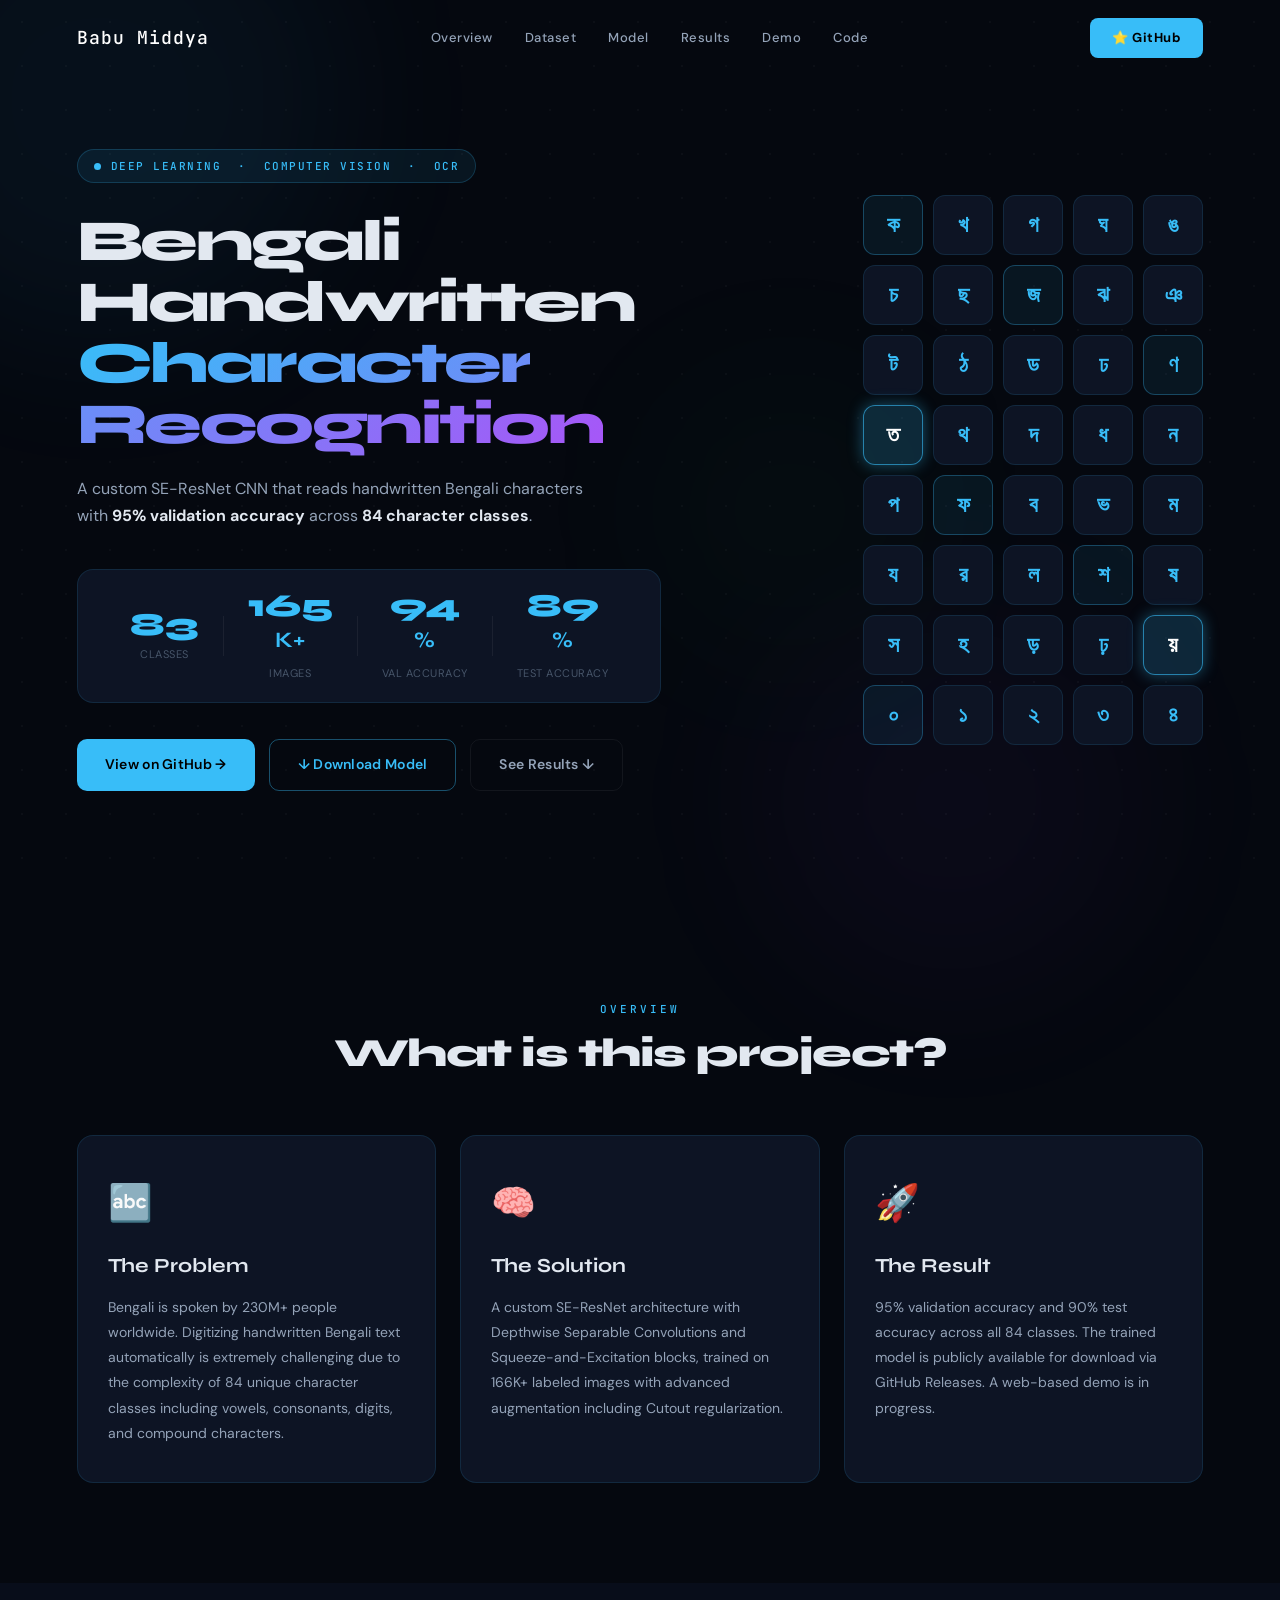
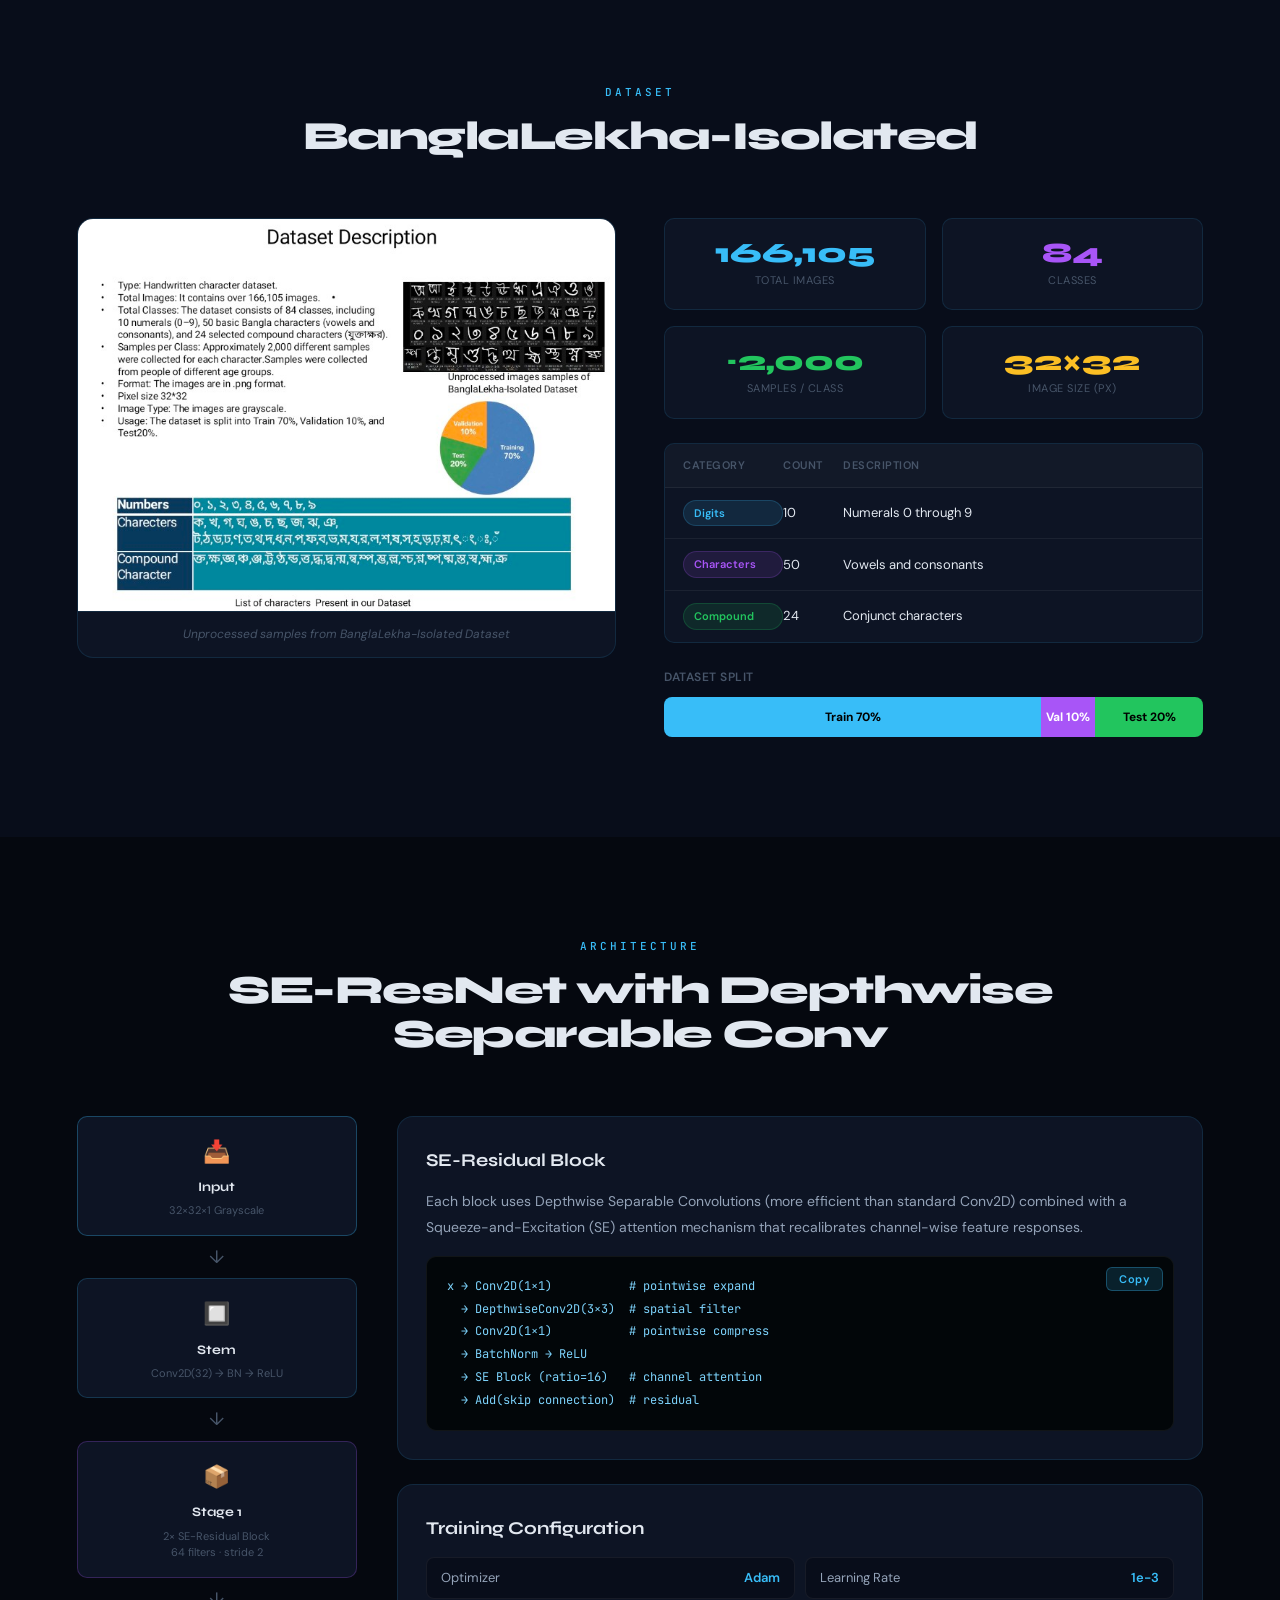
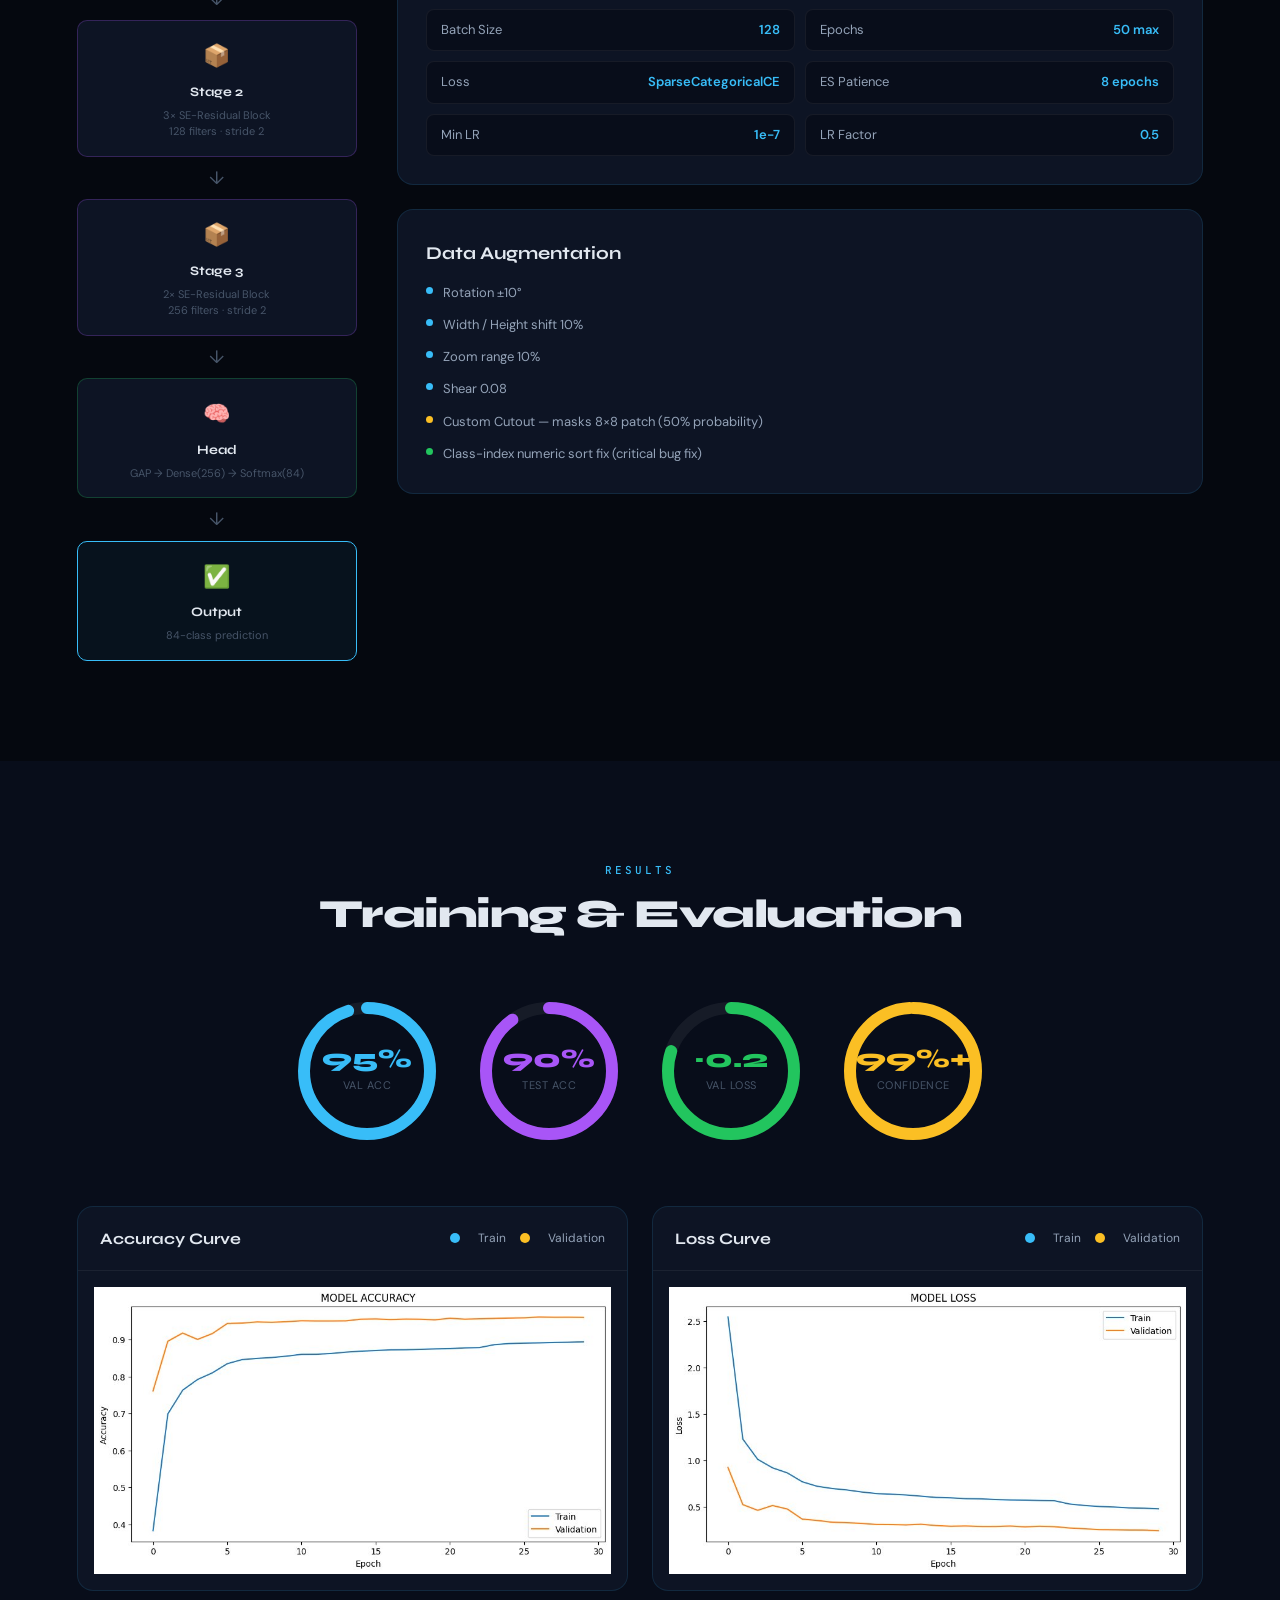
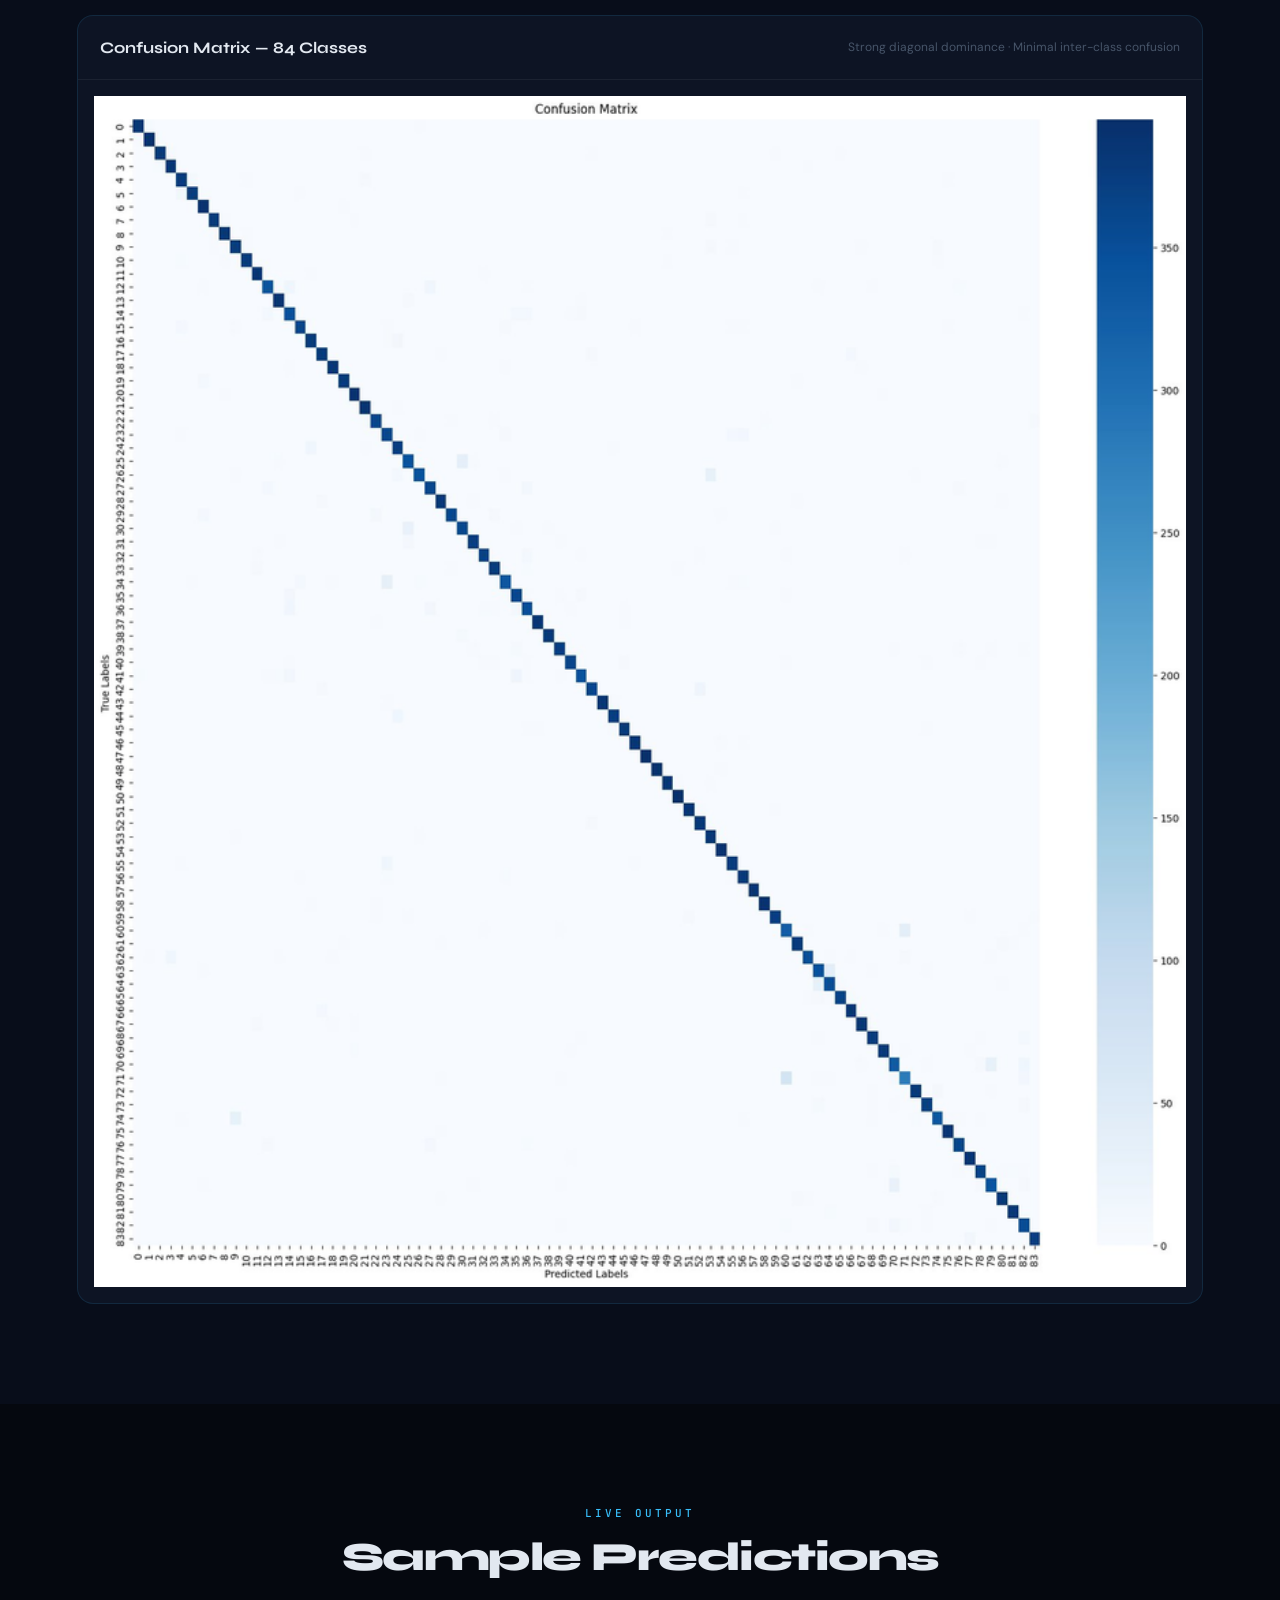
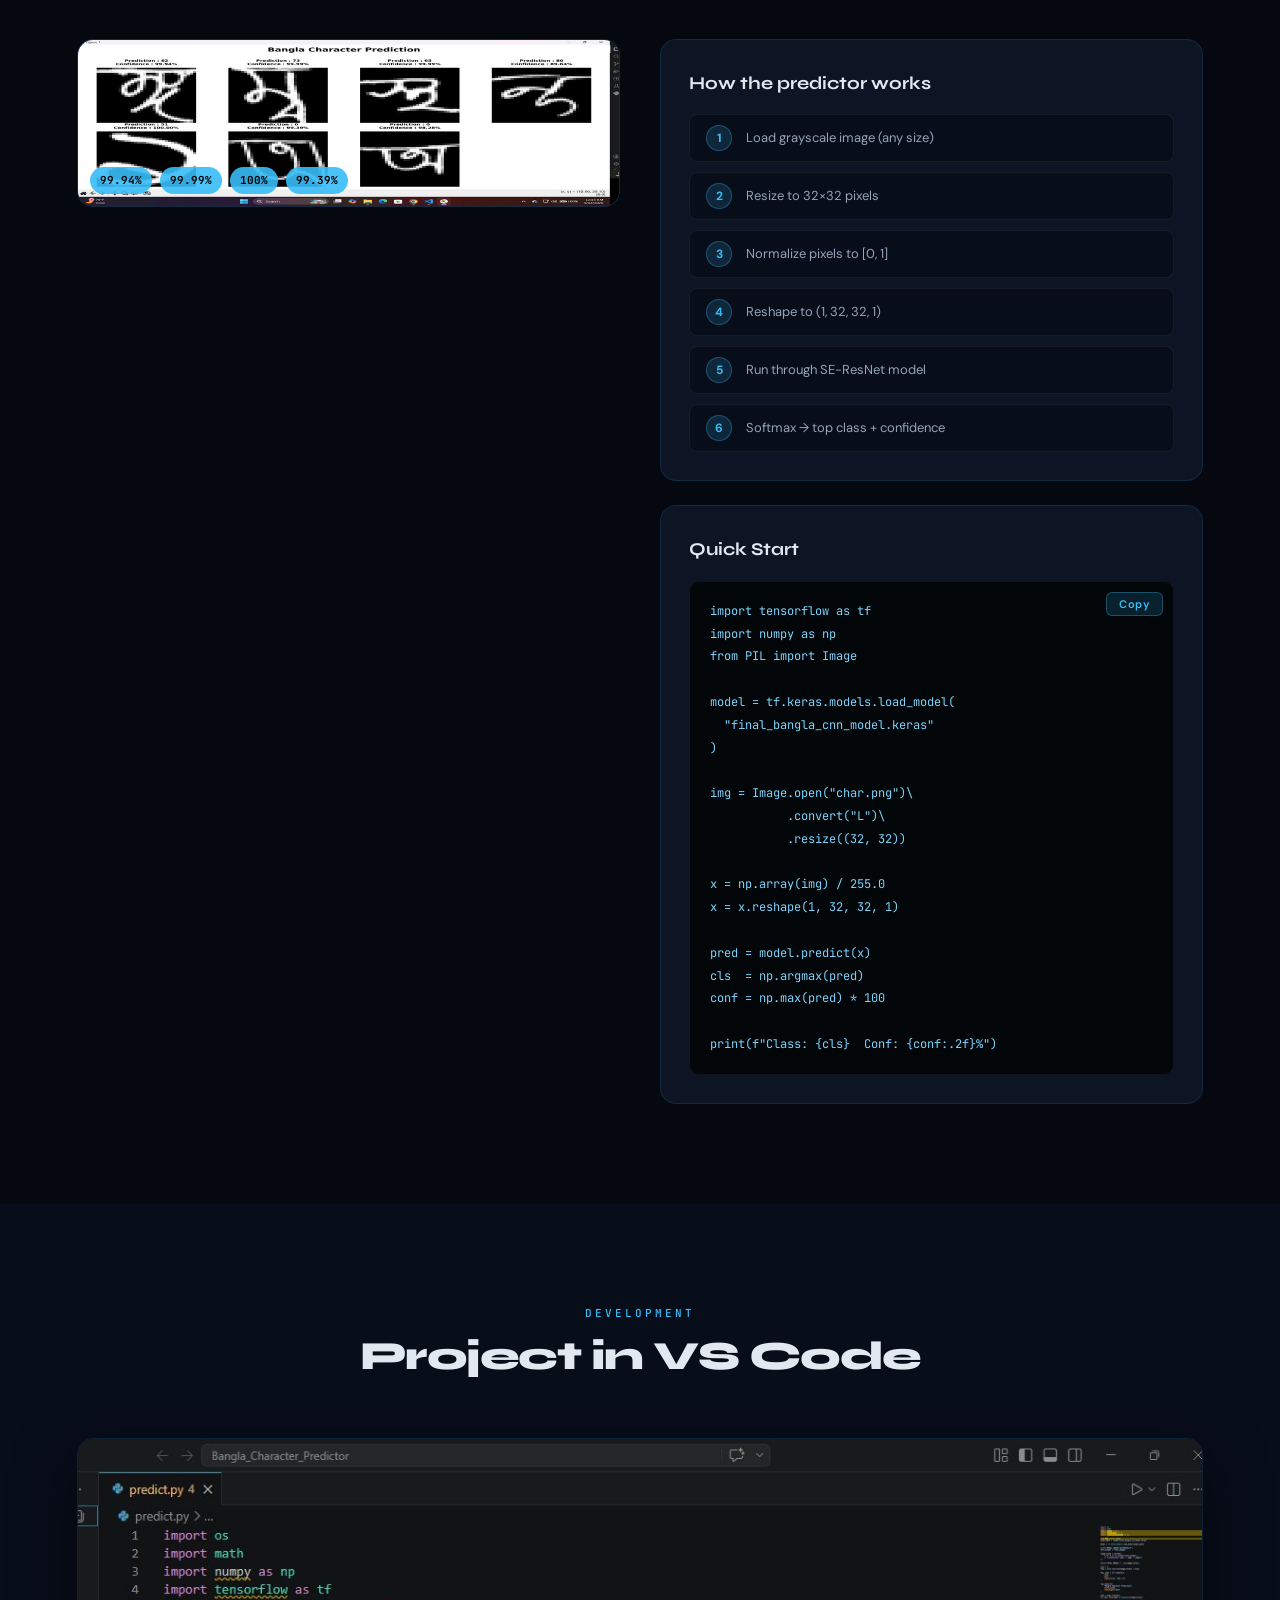
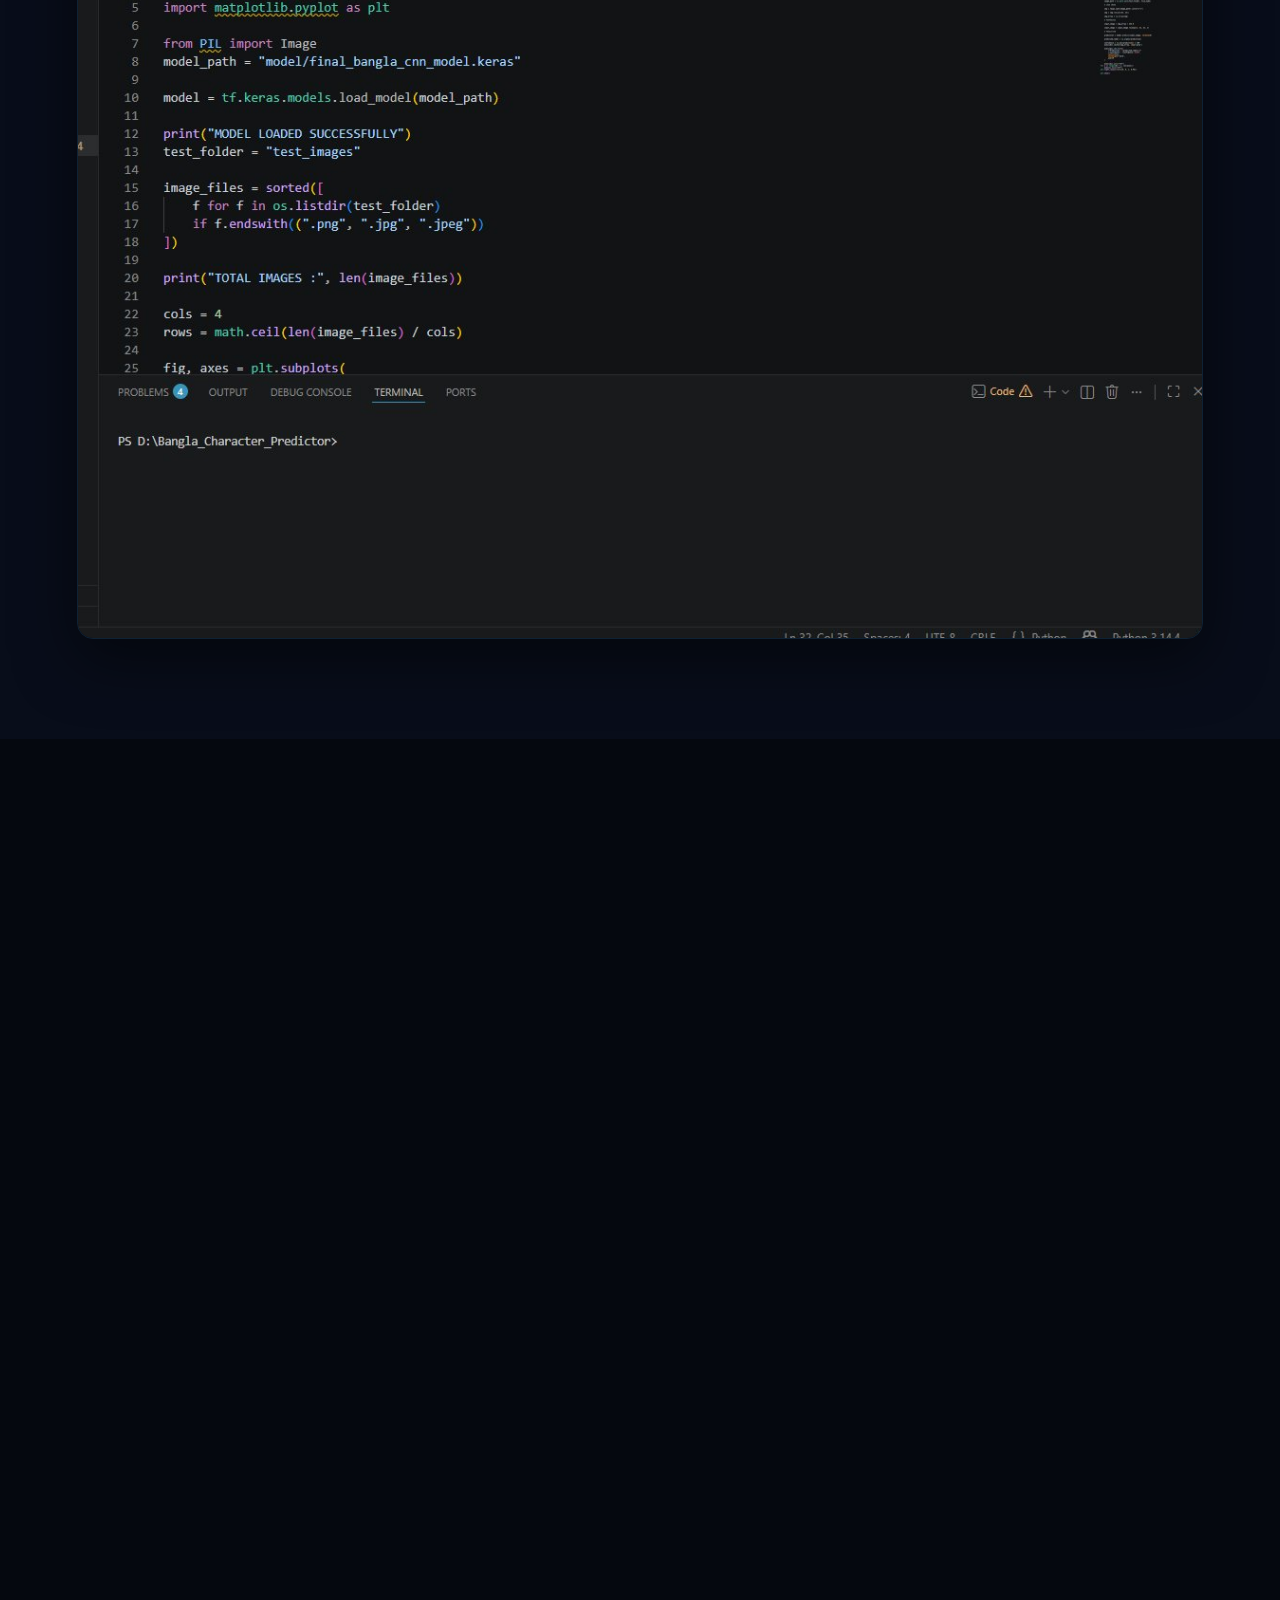
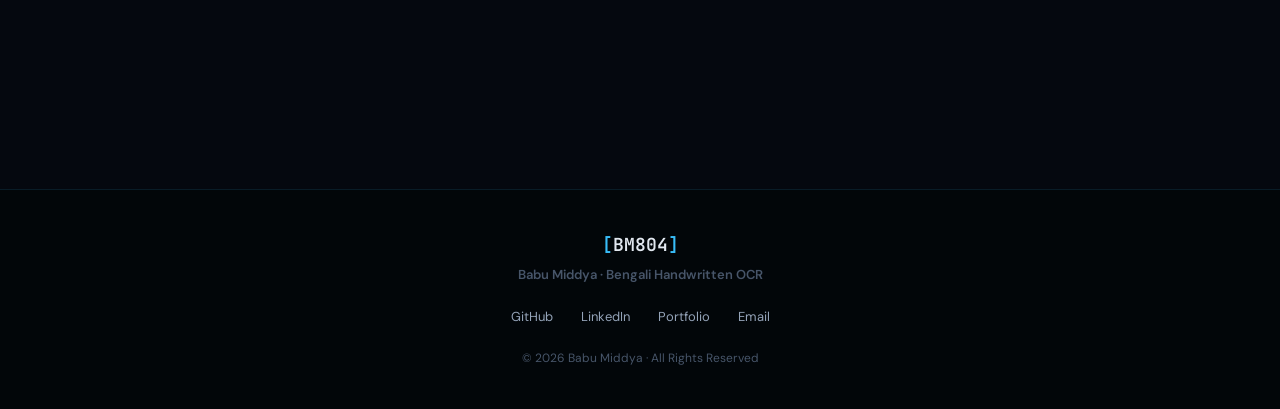
==== commit 4776afd4: "Updated project files" ====
--- a/bangla_ocr_site/index.html
+++ b/bangla_ocr_site/index.html
@@ -18,7 +18,7 @@
   <header id="navbar">
     <div class="nav-inner">
       <a href="#hero" class="nav-logo">
-        <span class="logo-bracket">[</span>BM804<span class="logo-bracket">]</span>
+        <span class="logo-bracket"></span>Babu Middya<span class="logo-bracket"></span>
       </a>
       <nav class="nav-links">
         <a href="#overview">Overview</a>
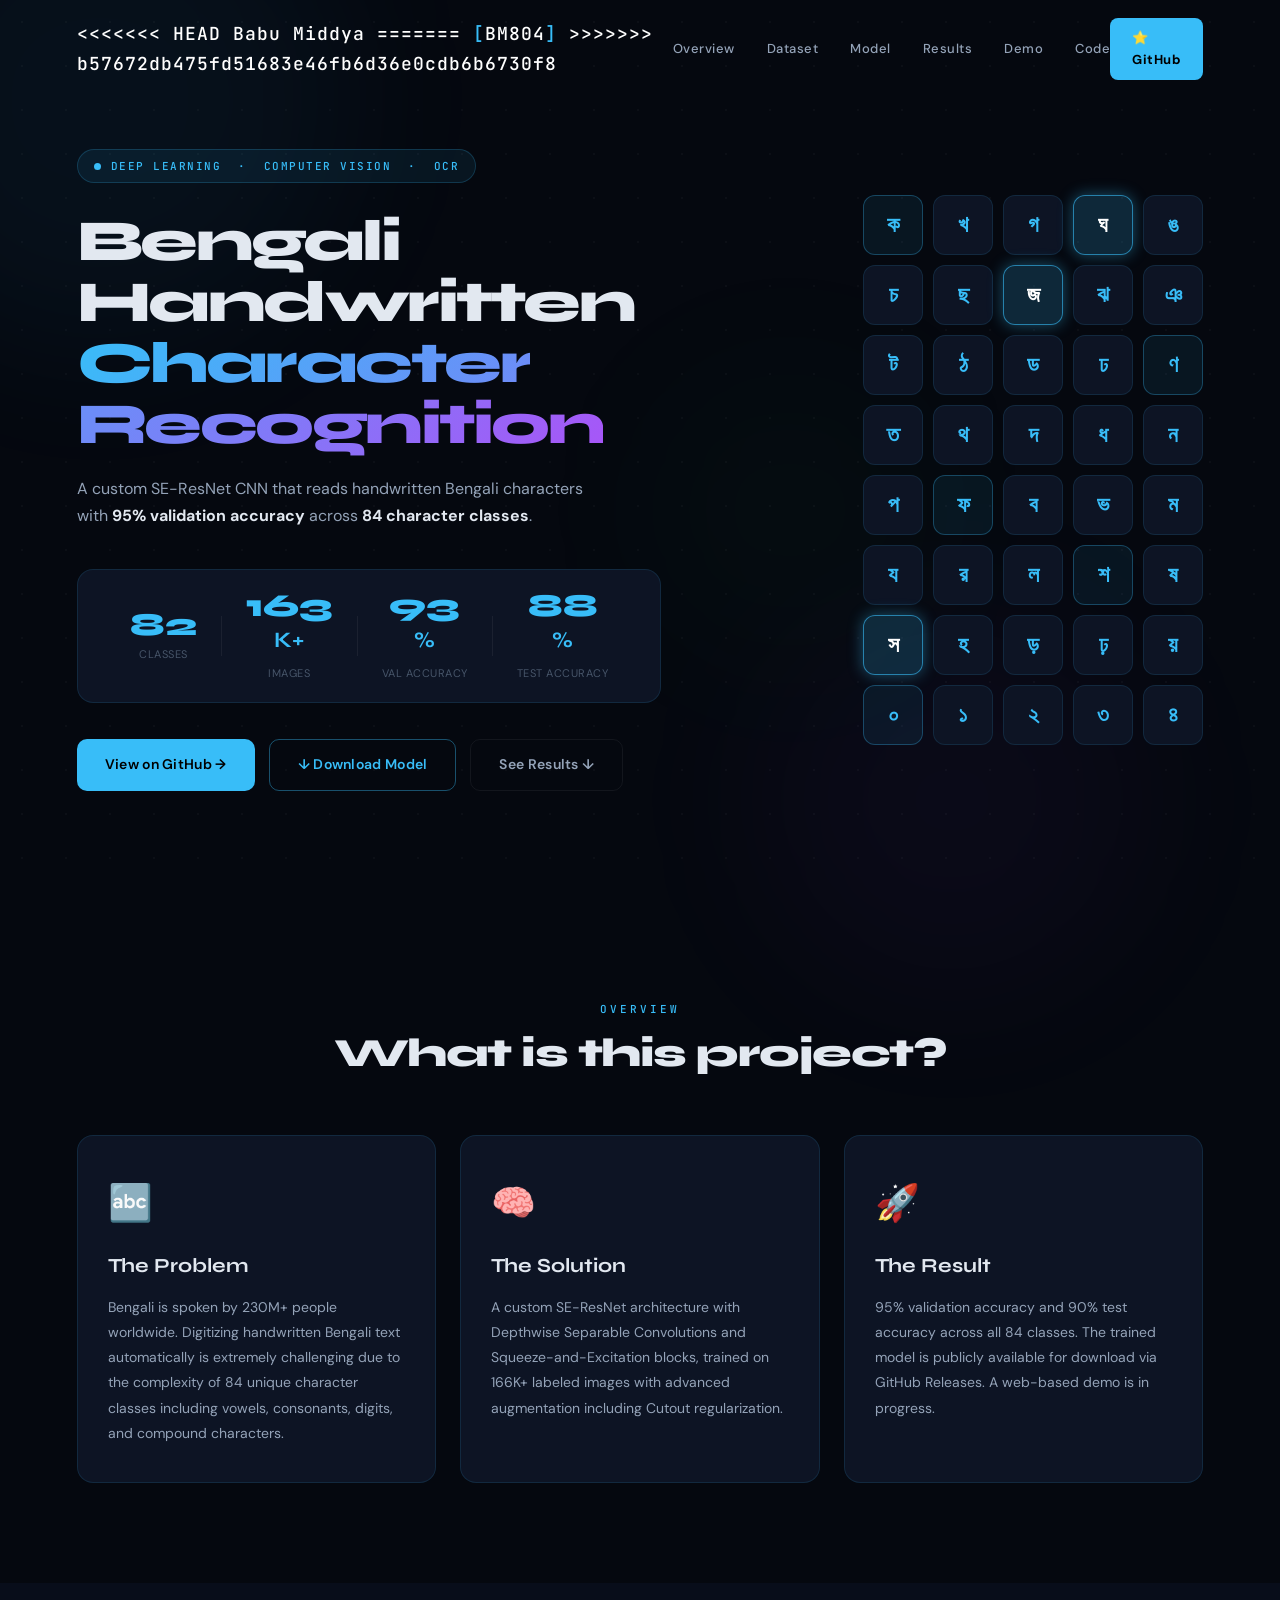
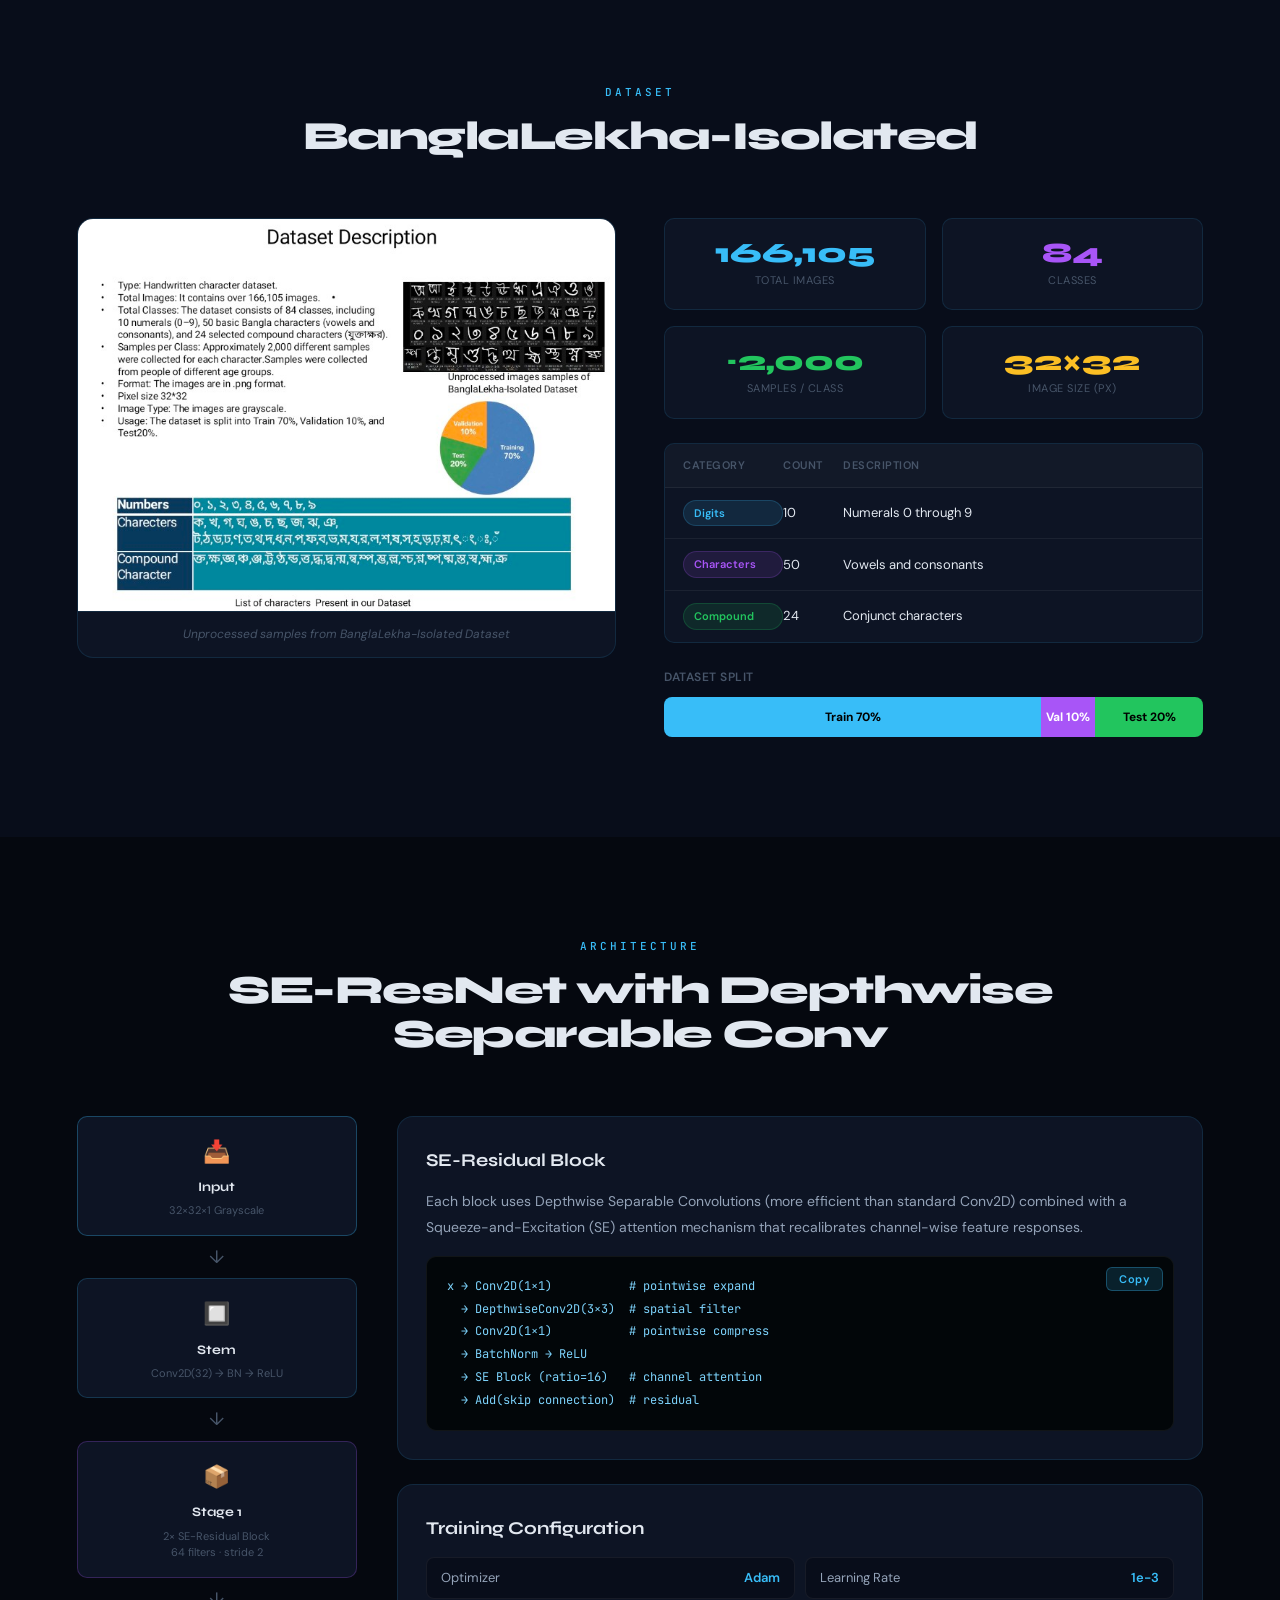
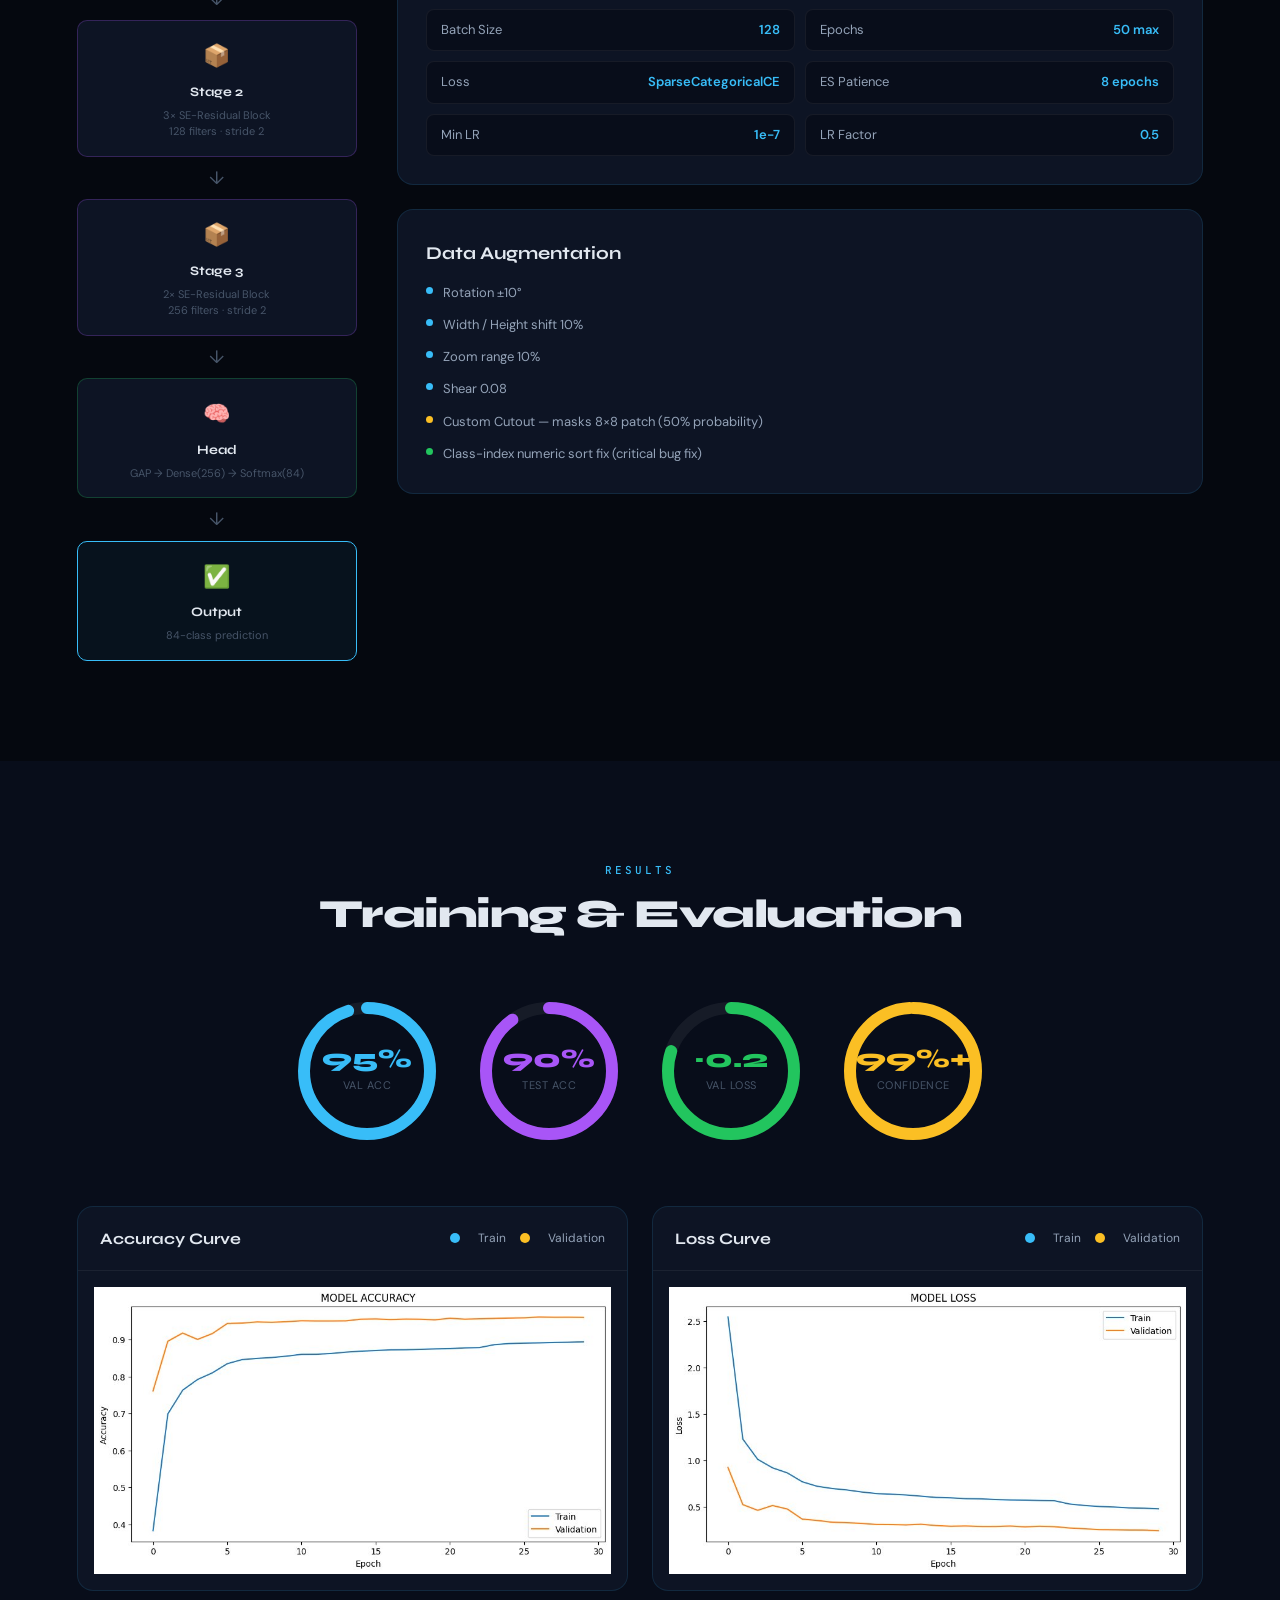
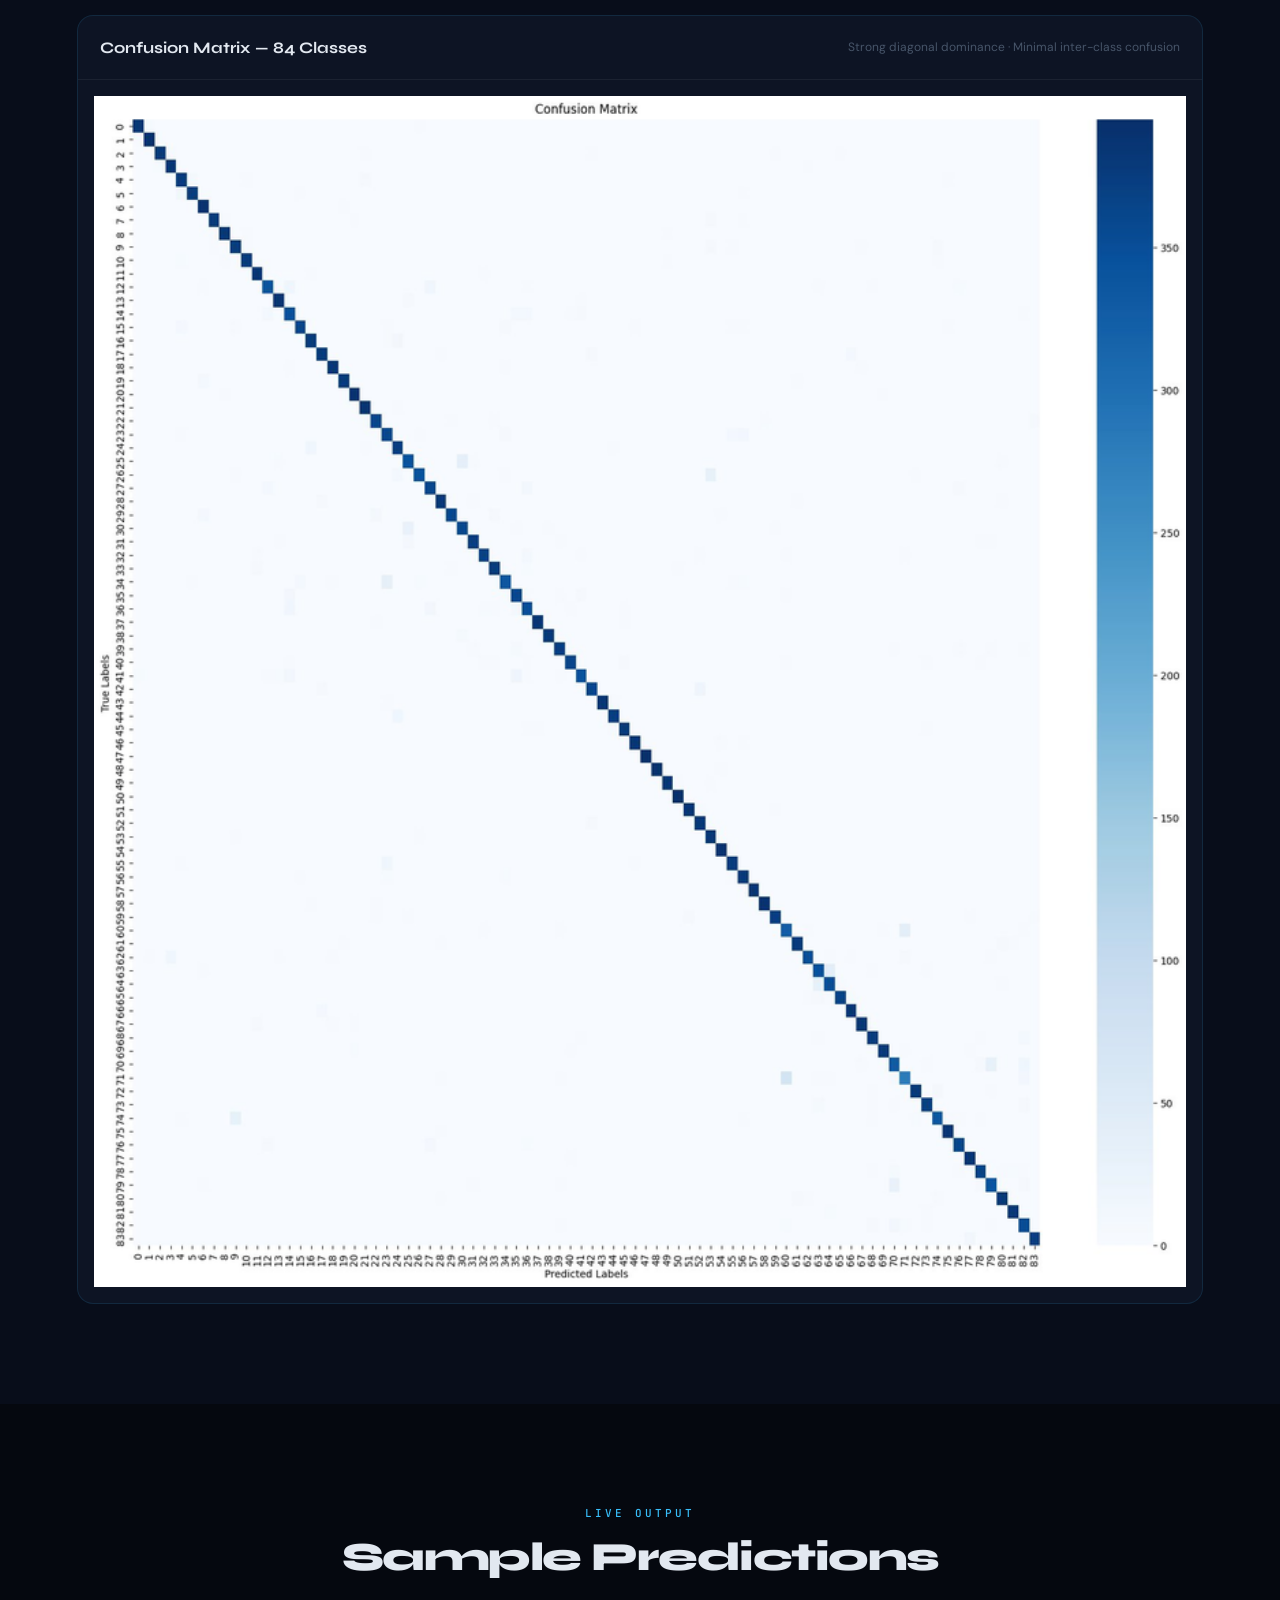
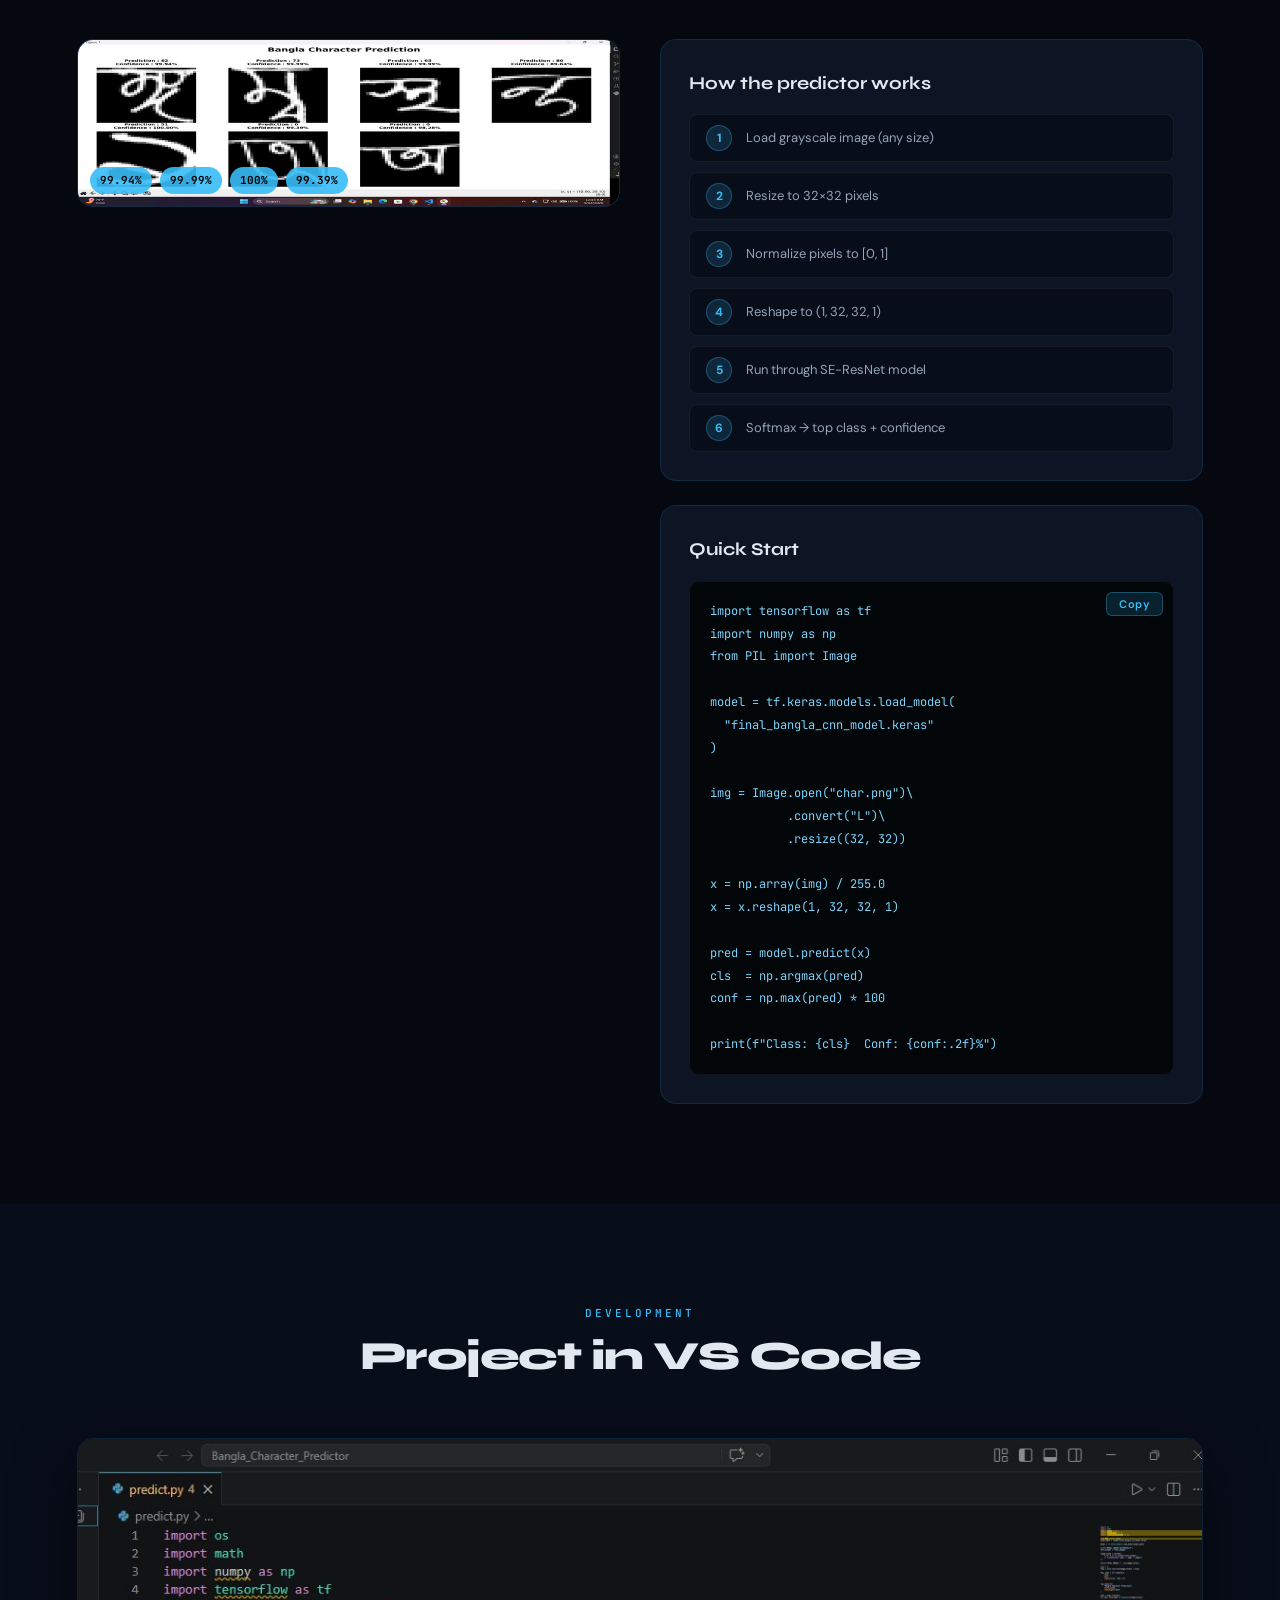
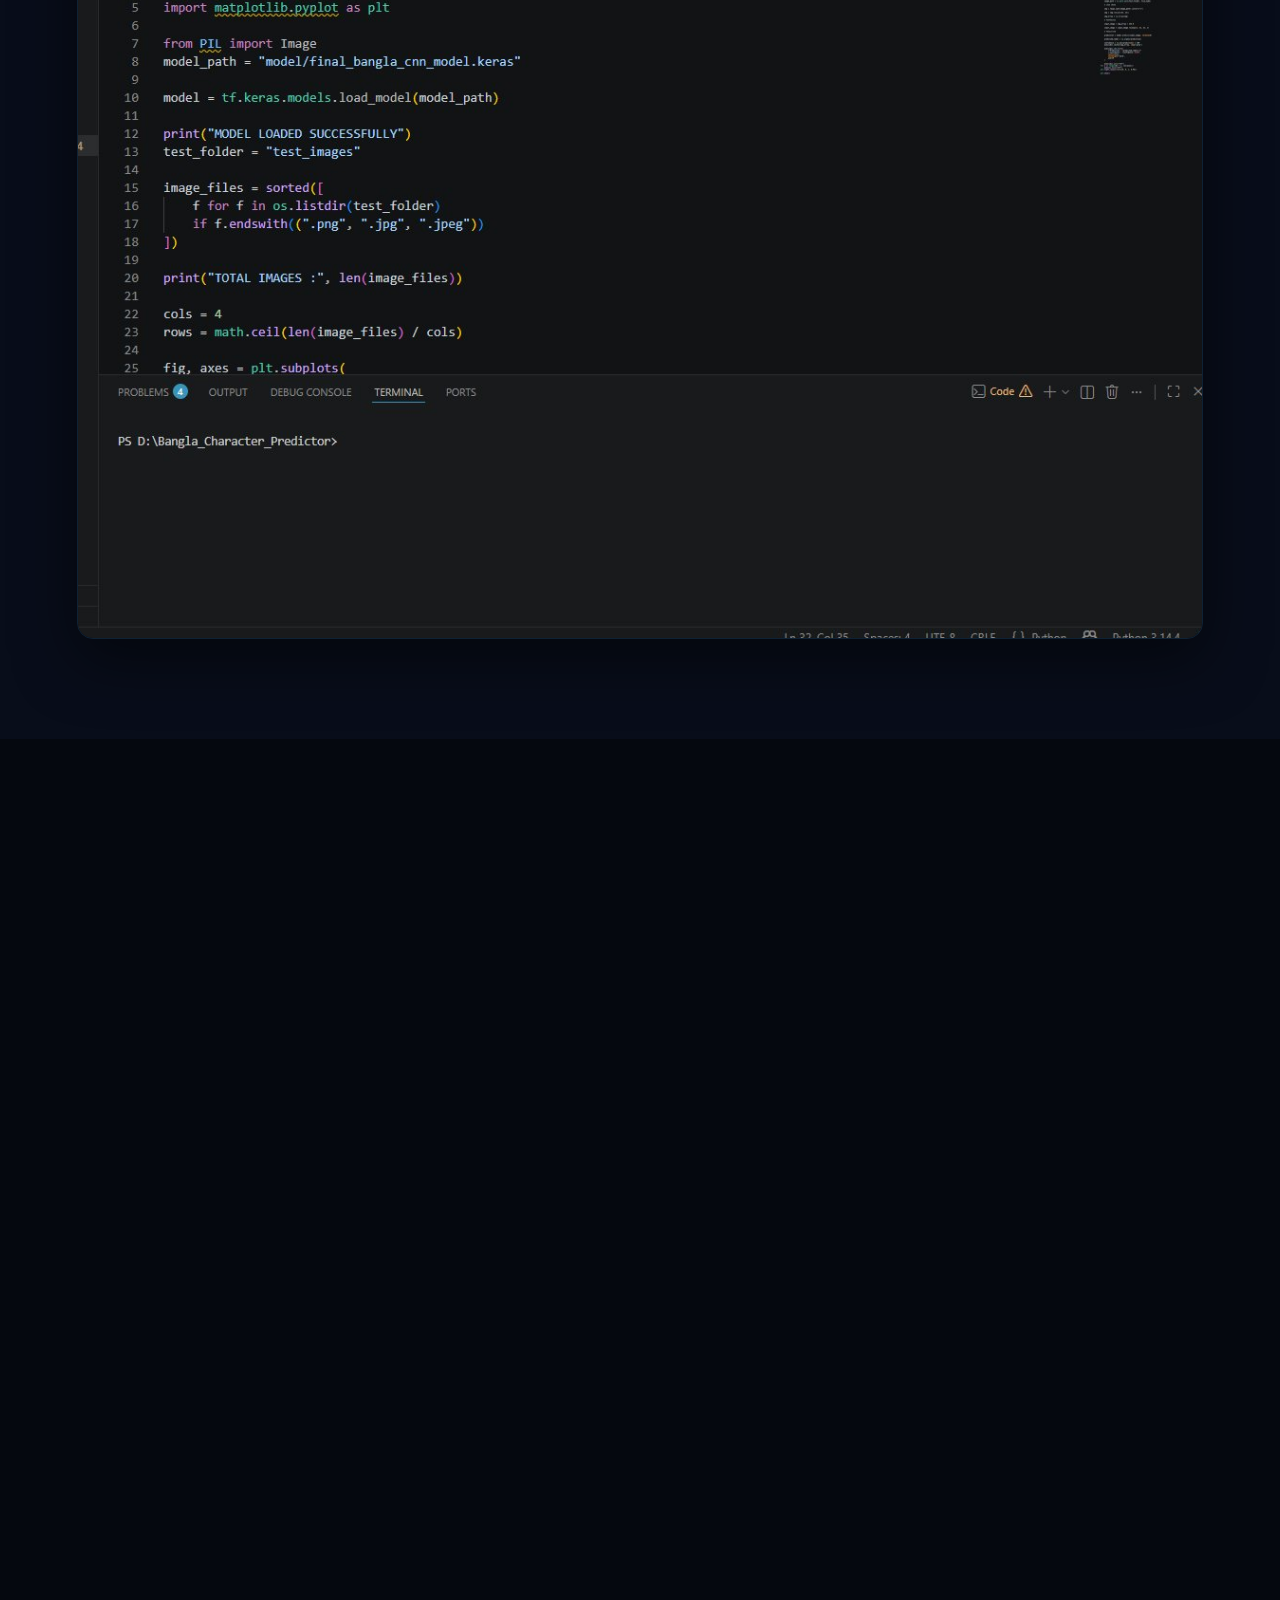
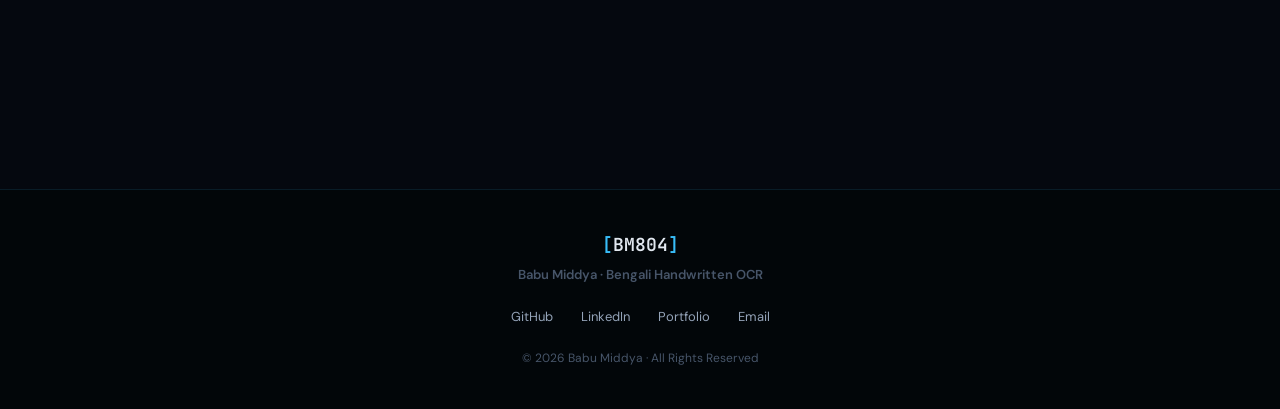
==== commit 3672cdaa: "Resolved merge conflicts" ====
--- a/bangla_ocr_site/index.html
+++ b/bangla_ocr_site/index.html
@@ -18,7 +18,11 @@
   <header id="navbar">
     <div class="nav-inner">
       <a href="#hero" class="nav-logo">
+<<<<<<< HEAD
         <span class="logo-bracket"></span>Babu Middya<span class="logo-bracket"></span>
+=======
+        <span class="logo-bracket">[</span>BM804<span class="logo-bracket">]</span>
+>>>>>>> b57672db475fd51683e46fb6d36e0cdb6b6730f8
       </a>
       <nav class="nav-links">
         <a href="#overview">Overview</a>
